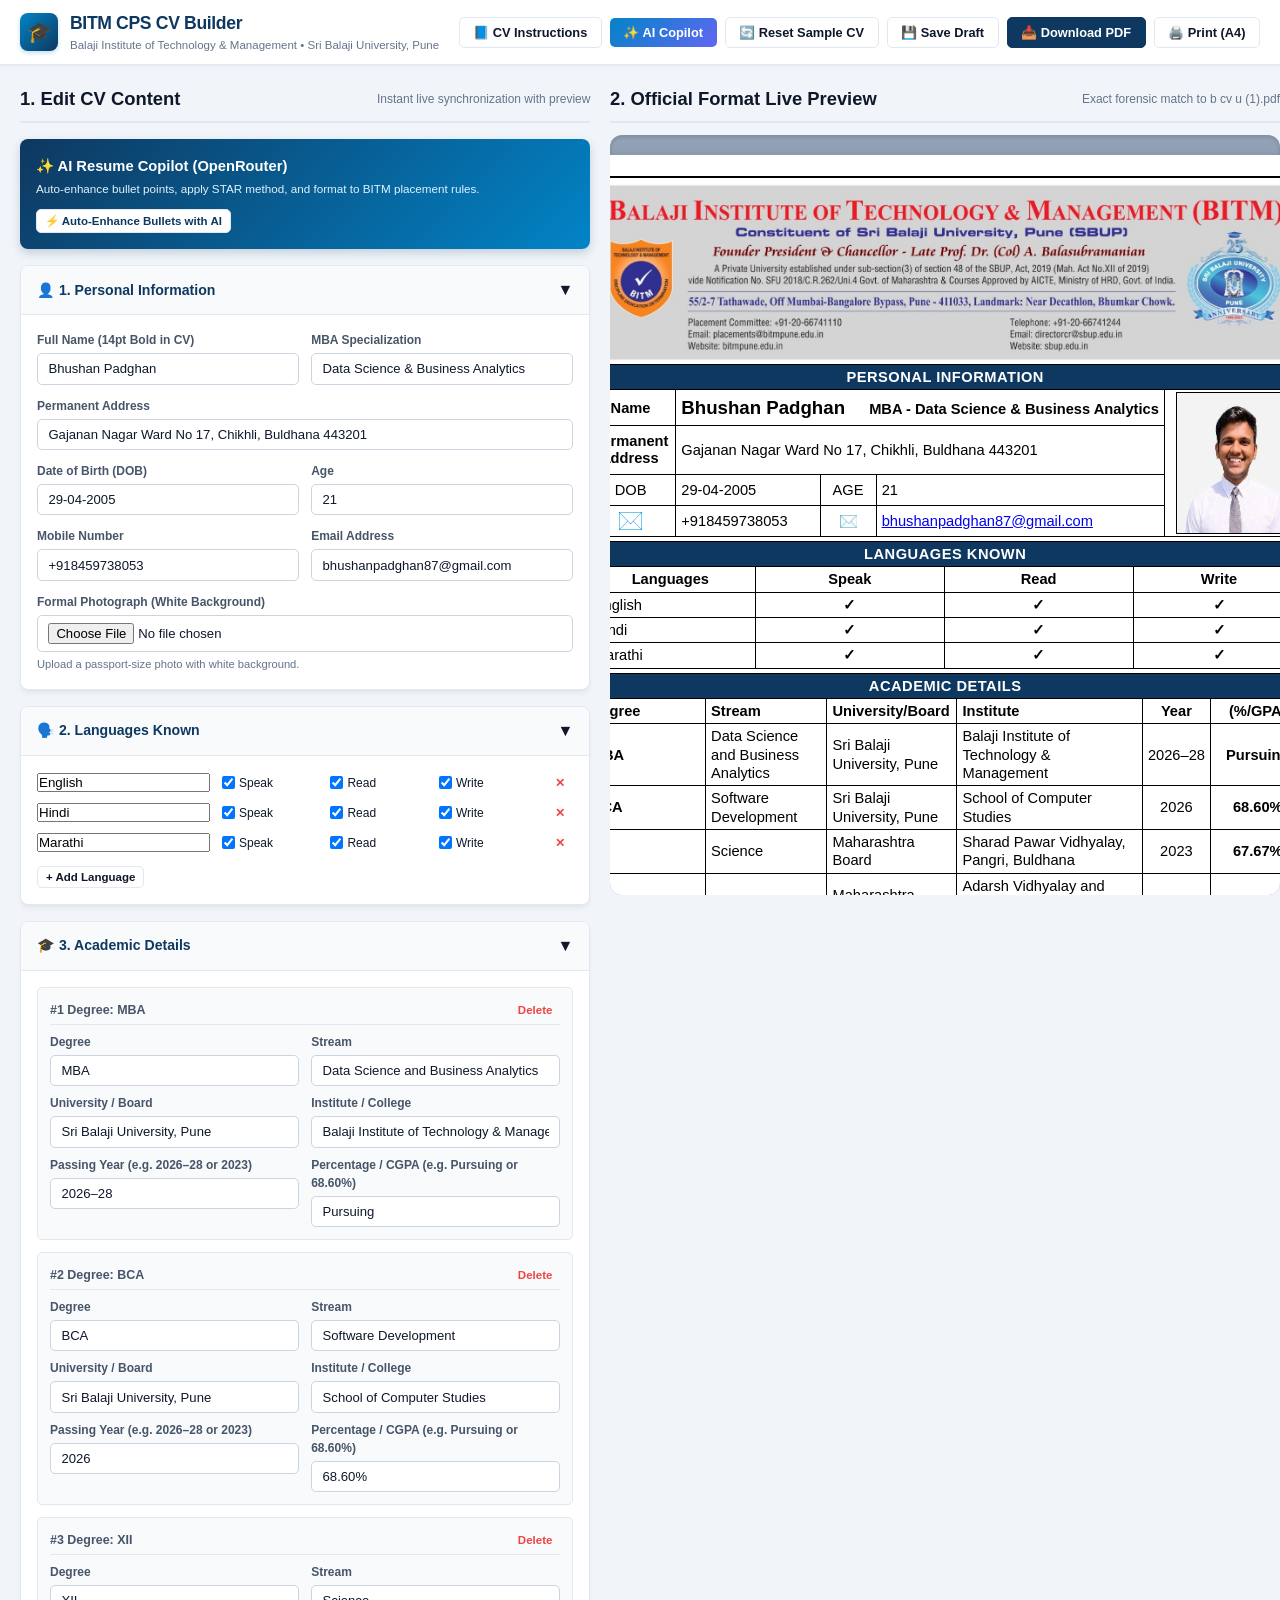
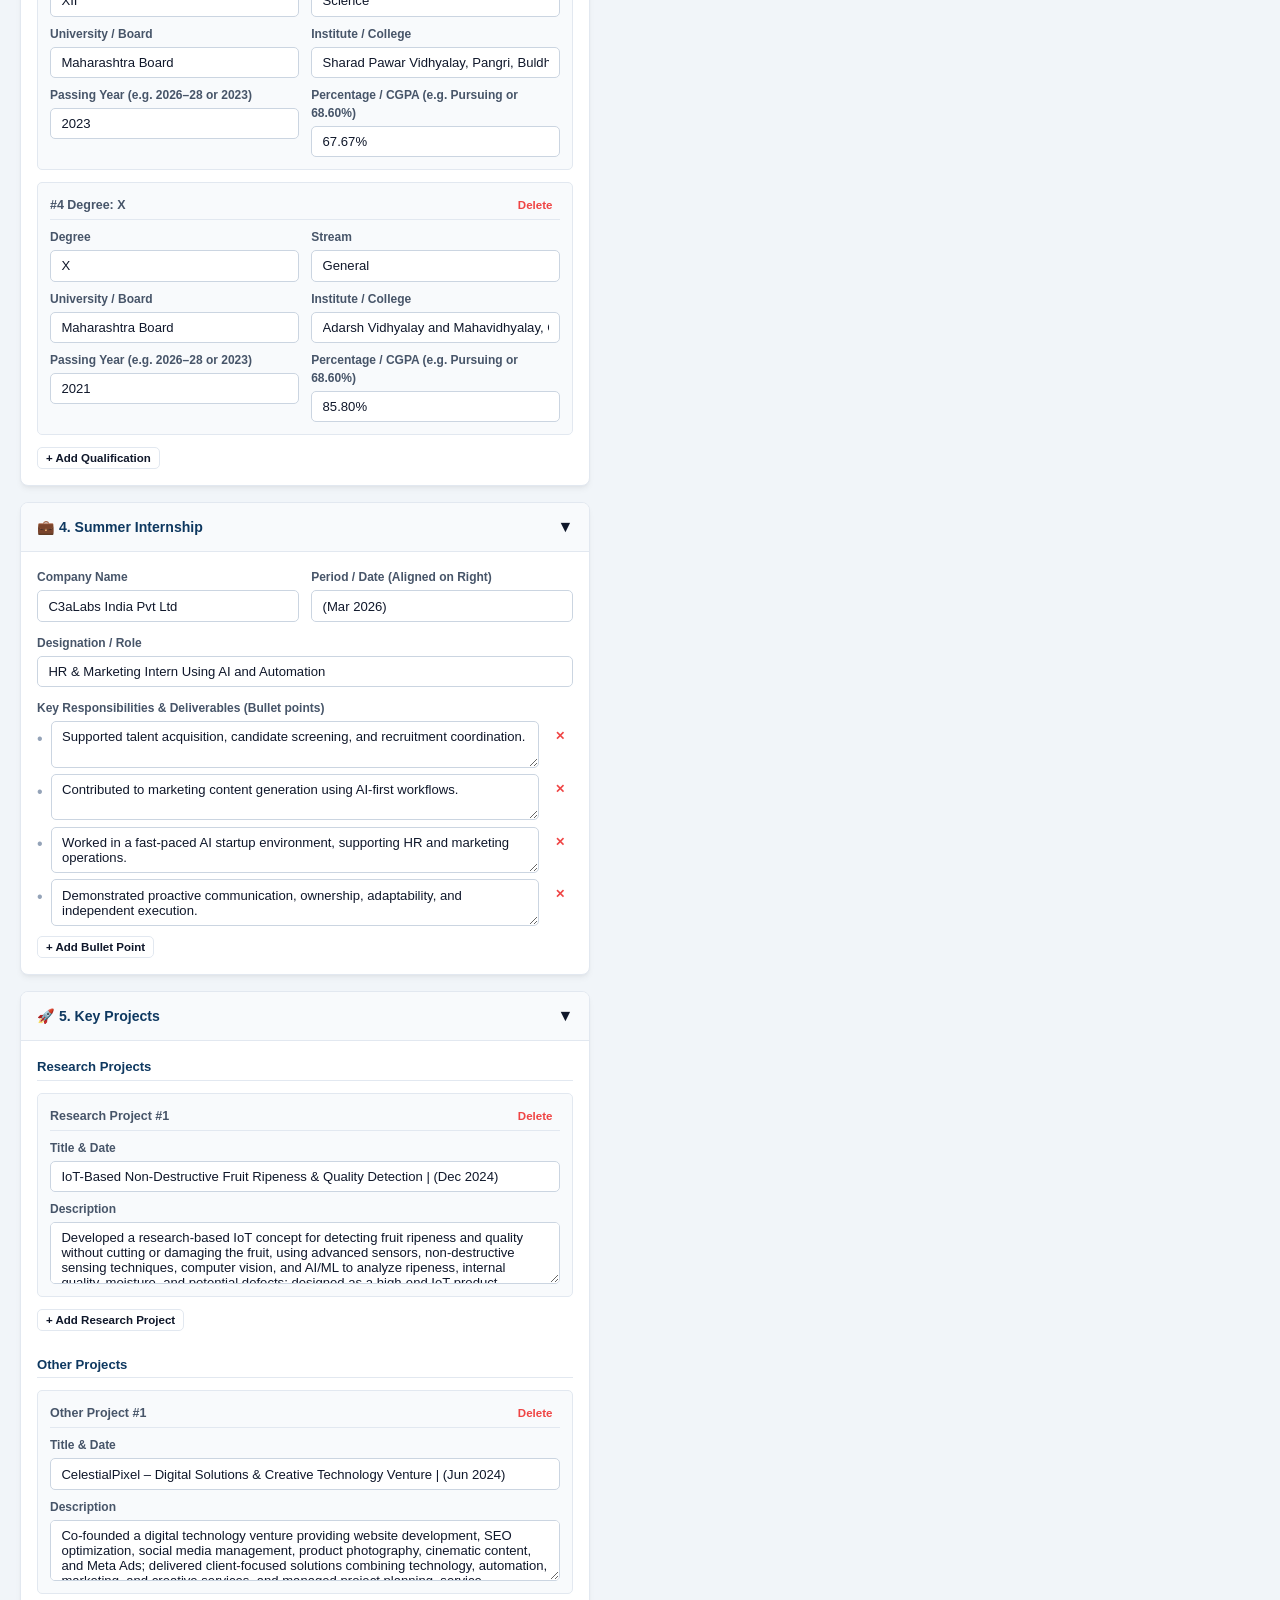
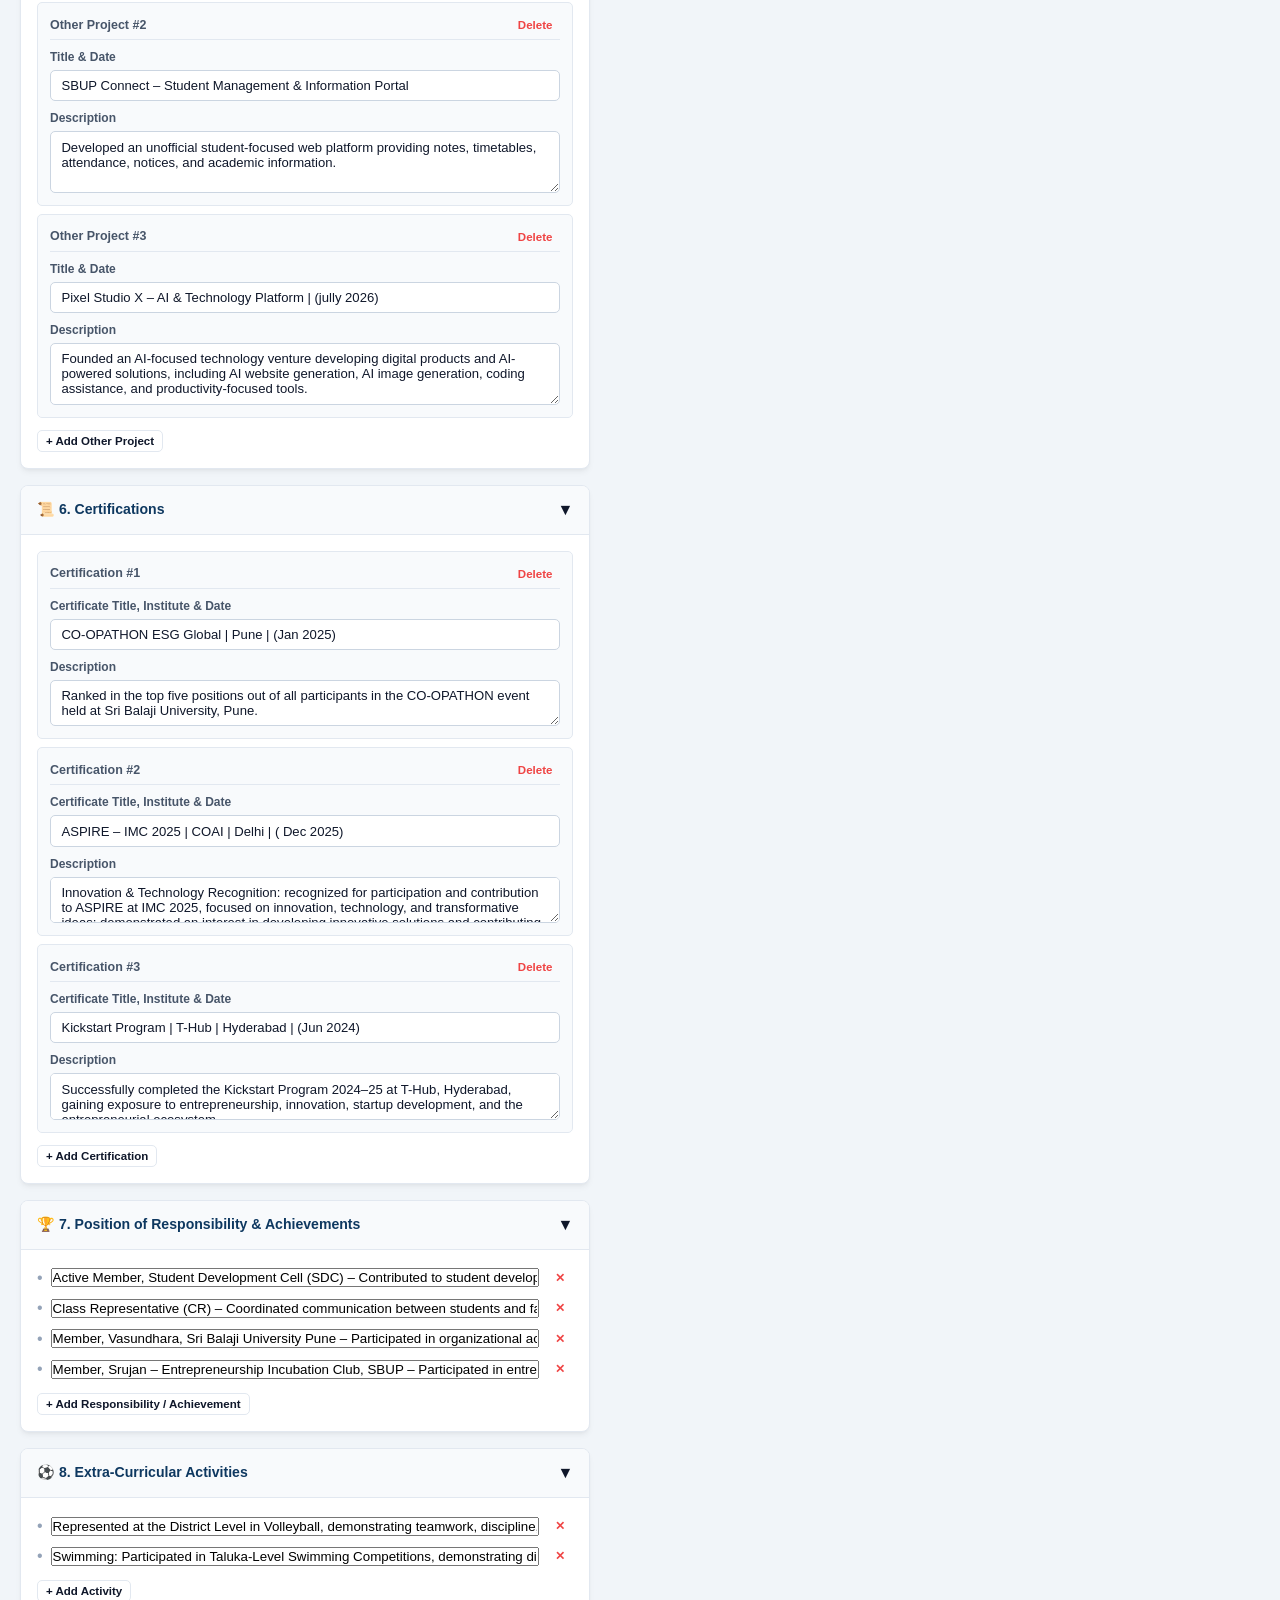
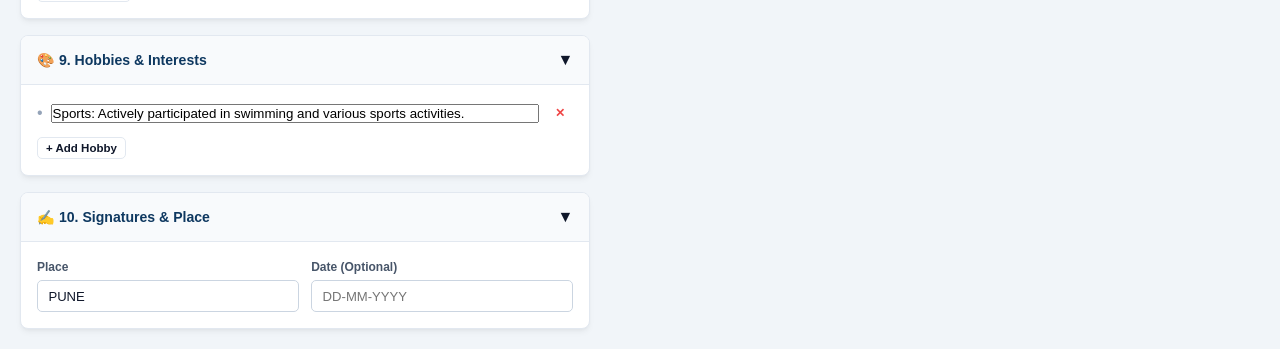
==== index.html @ fae7772a "Initial commit: BITM CPS CV Builder - Official MBA placement format with live preview, AI copilot, a" ====
<!DOCTYPE html>
<html lang="en">
<head>
  <meta charset="UTF-8">
  <meta name="viewport" content="width=device-width, initial-scale=1.0">
  <title>BITM CPS - Official MBA CV Builder</title>
  <link rel="stylesheet" href="style.css">
  <script src="html2pdf.bundle.min.js"></script>
</head>
<body>

  <!-- Top Navigation Header -->
  <header class="app-header">
    <div class="brand">
      <div class="brand-icon">🎓</div>
      <div>
        <div class="brand-title">BITM CPS CV Builder</div>
        <div class="brand-subtitle">Balaji Institute of Technology & Management • Sri Balaji University, Pune</div>
      </div>
    </div>

    <div class="header-actions">
      <button type="button" class="btn btn-secondary" id="btnInstructions">
        📘 CV Instructions
      </button>

      <button type="button" class="btn btn-ai" id="btnAiCopilot">
        ✨ AI Copilot
      </button>

      <button type="button" class="btn btn-secondary" id="btnResetSample">
        🔄 Reset Sample CV
      </button>

      <button type="button" class="btn btn-secondary" id="btnSaveDraft">
        💾 Save Draft
      </button>

      <!-- Direct PDF Download & Print Buttons -->
      <button type="button" class="btn btn-primary" id="btnDownloadPdf" style="background:#0e3860; border-color:#0e3860;">
        📥 Download PDF
      </button>

      <button type="button" class="btn btn-secondary" id="btnPrintPdf">
        🖨️ Print (A4)
      </button>
    </div>
  </header>

  <!-- Split Screen Workspace -->
  <main class="workspace">
    
    <!-- LEFT PANEL: Editor Input Form -->
    <section class="editor-panel">
      
      <div class="panel-header">
        <h2>1. Edit CV Content</h2>
        <span style="font-size: 0.75rem; color: #64748b;">Instant live synchronization with preview</span>
      </div>

      <!-- AI Copilot Quick Banner -->
      <div class="ai-copilot-card">
        <h3>✨ AI Resume Copilot (OpenRouter)</h3>
        <p>Auto-enhance bullet points, apply STAR method, and format to BITM placement rules.</p>
        <button type="button" class="btn btn-secondary btn-sm" id="btnAiQuickFill" style="background:#fff; color:#0e3860; font-weight:700;">
          ⚡ Auto-Enhance Bullets with AI
        </button>
      </div>

      <!-- Card 1: Personal Information -->
      <div class="form-card">
        <div class="card-header" onclick="toggleCard(this)">
          <div class="card-title">👤 1. Personal Information</div>
          <span>▼</span>
        </div>
        <div class="card-body">
          <div class="form-row">
            <div class="form-group">
              <label>Full Name (14pt Bold in CV)</label>
              <input type="text" id="inpName" value="Bhushan Padghan" placeholder="Student Name">
            </div>
            <div class="form-group">
              <label>MBA Specialization</label>
              <input type="text" id="inpSpec" value="Data Science & Business Analytics" placeholder="e.g. Data Science & Business Analytics">
            </div>
          </div>

          <div class="form-group">
            <label>Permanent Address</label>
            <input type="text" id="inpAddress" value="Gajanan Nagar Ward No 17, Chikhli, Buldhana 443201" placeholder="Address">
          </div>

          <div class="form-row">
            <div class="form-group">
              <label>Date of Birth (DOB)</label>
              <input type="text" id="inpDob" value="29-04-2005" placeholder="DD-MM-YYYY">
            </div>
            <div class="form-group">
              <label>Age</label>
              <input type="text" id="inpAge" value="21" placeholder="e.g. 21">
            </div>
          </div>

          <div class="form-row">
            <div class="form-group">
              <label>Mobile Number</label>
              <input type="text" id="inpPhone" value="+918459738053" placeholder="+91...">
            </div>
            <div class="form-group">
              <label>Email Address</label>
              <input type="email" id="inpEmail" value="bhushanpadghan87@gmail.com" placeholder="email@...">
            </div>
          </div>

          <div class="form-group">
            <label>Formal Photograph (White Background)</label>
            <input type="file" id="inpPhoto" accept="image/*">
            <span style="font-size: 0.7rem; color: #64748b;">Upload a passport-size photo with white background.</span>
          </div>
        </div>
      </div>

      <!-- Card 2: Languages Known -->
      <div class="form-card">
        <div class="card-header" onclick="toggleCard(this)">
          <div class="card-title">🗣️ 2. Languages Known</div>
          <span>▼</span>
        </div>
        <div class="card-body">
          <div id="languagesContainer" style="display: flex; flex-direction: column; gap: 0.5rem;">
            <!-- Generated via JS -->
          </div>
          <button type="button" class="btn btn-secondary btn-sm" id="btnAddLanguage" style="align-self: flex-start;">
            + Add Language
          </button>
        </div>
      </div>

      <!-- Card 3: Academic Details -->
      <div class="form-card">
        <div class="card-header" onclick="toggleCard(this)">
          <div class="card-title">🎓 3. Academic Details</div>
          <span>▼</span>
        </div>
        <div class="card-body">
          <div id="academicsContainer" style="display: flex; flex-direction: column; gap: 0.75rem;">
            <!-- Generated via JS -->
          </div>
          <button type="button" class="btn btn-secondary btn-sm" id="btnAddAcademic" style="align-self: flex-start;">
            + Add Qualification
          </button>
        </div>
      </div>

      <!-- Card 4: Summer Internship -->
      <div class="form-card">
        <div class="card-header" onclick="toggleCard(this)">
          <div class="card-title">💼 4. Summer Internship</div>
          <span>▼</span>
        </div>
        <div class="card-body">
          <div class="form-row">
            <div class="form-group">
              <label>Company Name</label>
              <input type="text" id="inpInternCompany" value="C3aLabs India Pvt Ltd" placeholder="Company Name">
            </div>
            <div class="form-group">
              <label>Period / Date (Aligned on Right)</label>
              <input type="text" id="inpInternPeriod" value="(Mar 2026)" placeholder="(e.g. Mar 2026)">
            </div>
          </div>

          <div class="form-group">
            <label>Designation / Role</label>
            <input type="text" id="inpInternRole" value="HR & Marketing Intern Using AI and Automation" placeholder="Internship Role">
          </div>

          <div class="form-group">
            <label>Key Responsibilities & Deliverables (Bullet points)</label>
            <div id="internBulletsContainer" style="display: flex; flex-direction: column; gap: 0.4rem;">
              <!-- Generated via JS -->
            </div>
            <button type="button" class="btn btn-secondary btn-sm" id="btnAddInternBullet" style="align-self: flex-start; margin-top: 0.4rem;">
              + Add Bullet Point
            </button>
          </div>
        </div>
      </div>

      <!-- Card 5: Key Projects -->
      <div class="form-card">
        <div class="card-header" onclick="toggleCard(this)">
          <div class="card-title">🚀 5. Key Projects</div>
          <span>▼</span>
        </div>
        <div class="card-body">
          <h4 style="font-size: 0.82rem; color: #0e3860; border-bottom: 1px solid #e2e8f0; padding-bottom: 3px;">
            Research Projects
          </h4>
          <div id="researchProjectsContainer" style="display: flex; flex-direction: column; gap: 0.5rem;">
            <!-- Generated via JS -->
          </div>
          <button type="button" class="btn btn-secondary btn-sm" id="btnAddResearchProj" style="align-self: flex-start;">
            + Add Research Project
          </button>

          <h4 style="font-size: 0.82rem; color: #0e3860; border-bottom: 1px solid #e2e8f0; padding-bottom: 3px; margin-top: 0.75rem;">
            Other Projects
          </h4>
          <div id="otherProjectsContainer" style="display: flex; flex-direction: column; gap: 0.5rem;">
            <!-- Generated via JS -->
          </div>
          <button type="button" class="btn btn-secondary btn-sm" id="btnAddOtherProj" style="align-self: flex-start;">
            + Add Other Project
          </button>
        </div>
      </div>

      <!-- Card 6: Certifications -->
      <div class="form-card">
        <div class="card-header" onclick="toggleCard(this)">
          <div class="card-title">📜 6. Certifications</div>
          <span>▼</span>
        </div>
        <div class="card-body">
          <div id="certificationsContainer" style="display: flex; flex-direction: column; gap: 0.5rem;">
            <!-- Generated via JS -->
          </div>
          <button type="button" class="btn btn-secondary btn-sm" id="btnAddCert" style="align-self: flex-start;">
            + Add Certification
          </button>
        </div>
      </div>

      <!-- Card 7: Positions of Responsibility & Achievements -->
      <div class="form-card">
        <div class="card-header" onclick="toggleCard(this)">
          <div class="card-title">🏆 7. Position of Responsibility & Achievements</div>
          <span>▼</span>
        </div>
        <div class="card-body">
          <div id="responsibilitiesContainer" style="display: flex; flex-direction: column; gap: 0.4rem;">
            <!-- Generated via JS -->
          </div>
          <button type="button" class="btn btn-secondary btn-sm" id="btnAddResp" style="align-self: flex-start;">
            + Add Responsibility / Achievement
          </button>
        </div>
      </div>

      <!-- Card 8: Extra-Curricular Activities -->
      <div class="form-card">
        <div class="card-header" onclick="toggleCard(this)">
          <div class="card-title">⚽ 8. Extra-Curricular Activities</div>
          <span>▼</span>
        </div>
        <div class="card-body">
          <div id="extraCurricularContainer" style="display: flex; flex-direction: column; gap: 0.4rem;">
            <!-- Generated via JS -->
          </div>
          <button type="button" class="btn btn-secondary btn-sm" id="btnAddExtra" style="align-self: flex-start;">
            + Add Activity
          </button>
        </div>
      </div>

      <!-- Card 9: Hobbies & Interests -->
      <div class="form-card">
        <div class="card-header" onclick="toggleCard(this)">
          <div class="card-title">🎨 9. Hobbies & Interests</div>
          <span>▼</span>
        </div>
        <div class="card-body">
          <div id="hobbiesContainer" style="display: flex; flex-direction: column; gap: 0.4rem;">
            <!-- Generated via JS -->
          </div>
          <button type="button" class="btn btn-secondary btn-sm" id="btnAddHobby" style="align-self: flex-start;">
            + Add Hobby
          </button>
        </div>
      </div>

      <!-- Card 10: Signatures & Verification -->
      <div class="form-card">
        <div class="card-header" onclick="toggleCard(this)">
          <div class="card-title">✍️ 10. Signatures & Place</div>
          <span>▼</span>
        </div>
        <div class="card-body">
          <div class="form-row">
            <div class="form-group">
              <label>Place</label>
              <input type="text" id="inpPlace" value="PUNE" placeholder="PUNE">
            </div>
            <div class="form-group">
              <label>Date (Optional)</label>
              <input type="text" id="inpDate" placeholder="DD-MM-YYYY">
            </div>
          </div>
        </div>
      </div>

    </section>

    <!-- RIGHT PANEL: Live Preview Panel -->
    <section class="preview-panel">
      
      <div class="panel-header">
        <h2>2. Official Format Live Preview</h2>
        <span style="font-size: 0.75rem; color: #64748b;">Exact forensic match to b cv u (1).pdf</span>
      </div>

      <div class="preview-container" id="cvExportContainer">
        
        <!-- ==========================================
             PAGE 1 (Official BITM CV Paper)
             ========================================== -->
        <div class="cv-page" id="cvPage1">
          <div class="cv-page-frame">
            
            <!-- Official BITM Header Letterhead Image -->
            <img src="bitm_header.jpg" class="cv-header-img" alt="Balaji Institute of Technology & Management">

            <!-- 1. PERSONAL INFORMATION (Exact 5-Col Grid from Word XML) -->
            <table class="cv-table">
              <tr>
                <th colspan="5" class="banner-cell">PERSONAL INFORMATION</th>
              </tr>
              <tr>
                <td class="font-bold text-center" style="width: 12.57%;">Name</td>
                <td colspan="3" style="width: 67.95%;">
                  <span class="font-bold text-14pt" id="prevName">Bhushan Padghan</span>
                  <span class="font-bold" style="margin-left: 20px;">MBA - <span id="prevSpec">Data Science & Business Analytics</span></span>
                </td>
                <td rowspan="4" class="cell-photo" style="width: 19.48%;">
                  <div class="photo-frame" id="prevPhotoSlot">
                    <img src="sample_photo.jpg" alt="Student Photo">
                  </div>
                </td>
              </tr>
              <tr>
                <td class="font-bold text-center" style="line-height: 1.15;">Permanent<br>address</td>
                <td colspan="3" id="prevAddress">Gajanan Nagar Ward No 17, Chikhli, Buldhana 443201</td>
              </tr>
              <tr>
                <td class="text-center">DOB</td>
                <td style="width: 20.04%;" id="prevDob">29-04-2005</td>
                <td class="text-center" style="width: 7.80%;">AGE</td>
                <td style="width: 40.11%;" id="prevAge">21</td>
              </tr>
              <tr>
                <td class="text-center">
                  <img src="icon_phone.png" alt="Phone" style="height: 18px; vertical-align: middle;">
                </td>
                <td id="prevPhone">+918459738053</td>
                <td class="text-center">
                  <img src="icon_email.jpg" alt="Email" style="height: 13px; vertical-align: middle;">
                </td>
                <td>
                  <a href="mailto:bhushanpadghan87@gmail.com" id="prevEmail" style="color: #0000ee; text-decoration: underline;">bhushanpadghan87@gmail.com</a>
                </td>
              </tr>
            </table>

            <!-- 2. LANGUAGES KNOWN -->
            <table class="cv-table">
              <tr>
                <th colspan="4" class="banner-cell">LANGUAGES KNOWN</th>
              </tr>
              <tr>
                <th class="col-head" style="width: 23.63%; text-align: center;">Languages</th>
                <th class="col-head" style="width: 26.23%; text-align: center;">Speak</th>
                <th class="col-head" style="width: 26.23%; text-align: center;">Read</th>
                <th class="col-head" style="width: 23.90%; text-align: center;">Write</th>
              </tr>
              <tbody id="prevLanguagesTbody">
                <!-- Rendered via JS -->
              </tbody>
            </table>

            <!-- 3. ACADEMIC DETAILS -->
            <table class="cv-table">
              <tr>
                <th colspan="6" class="banner-cell">ACADEMIC DETAILS</th>
              </tr>
              <tr>
                <th class="col-head font-bold" style="width: 16.79%; text-align: left; padding-left: 5px;">Degree</th>
                <th class="col-head font-bold" style="width: 16.90%; text-align: left; padding-left: 5px;">Stream</th>
                <th class="col-head font-bold" style="width: 18.06%; text-align: left; padding-left: 5px;">University/Board</th>
                <th class="col-head font-bold" style="width: 25.86%; text-align: left; padding-left: 5px;">Institute</th>
                <th class="col-head font-bold" style="width: 9.21%; text-align: center; white-space: nowrap;">Year</th>
                <th class="col-head font-bold" style="width: 13.17%; text-align: center; white-space: nowrap;">(%/GPA)</th>
              </tr>
              <tbody id="prevAcademicsTbody">
                <!-- Rendered via JS -->
              </tbody>
            </table>

            <div class="cv-certify-text">
              I certify that the marks mentioned in above table have been verified as correct.
            </div>
            <div class="cv-director-row">
              <span>DATE: <span id="prevDirectorDate"></span></span>
              <span>DIRECTOR</span>
            </div>

            <!-- 4. SUMMER INTERNSHIP -->
            <table class="cv-table">
              <tr>
                <th class="banner-cell text-left">SUMMER INTERNSHIP:</th>
              </tr>
              <tr>
                <td style="padding: 5px 8px;">
                  <div style="font-weight: bold; margin-bottom: 2px;">
                    <span id="prevInternCompany">C3aLabs India Pvt Ltd</span>
                    <span id="prevInternPeriod" style="margin-left: 4px;">| (Mar 2026)</span>
                  </div>
                  <div style="margin-bottom: 3px;" id="prevInternRole">
                    HR & Marketing Intern Using AI and Automation
                  </div>
                  <ul class="cv-bullets" id="prevInternBullets">
                    <!-- Rendered via JS -->
                  </ul>
                </td>
              </tr>
            </table>

          </div>
        </div>

        <!-- Visual Page Separator -->
        <div class="page-separator no-print" style="color: #475569; font-size: 0.75rem; font-weight: 600; text-align: center;">
          ▼ Page 2 of Official CV Format ▼
        </div>

        <!-- ==========================================
             PAGE 2 (Official BITM CV Paper)
             ========================================== -->
        <div class="cv-page" id="cvPage2">
          <div class="cv-page-frame">

            <!-- 5. KEY PROJECTS -->
            <table class="cv-table">
              <tr>
                <th class="banner-cell">KEY PROJECTS</th>
              </tr>
              <tr>
                <td style="padding: 5px 8px; border-bottom: 1px solid #000;">
                  <div style="font-weight: bold; text-decoration: underline; margin-bottom: 3px;">Research Projects</div>
                  <div id="prevResearchProjects">
                    <!-- Rendered via JS -->
                  </div>
                </td>
              </tr>
              <tr>
                <td style="padding: 5px 8px;">
                  <div style="font-weight: bold; text-decoration: underline; margin-bottom: 3px;">Other Projects</div>
                  <div id="prevOtherProjects">
                    <!-- Rendered via JS -->
                  </div>
                </td>
              </tr>
            </table>

            <!-- 6. CERTIFICATIONS -->
            <table class="cv-table">
              <tr>
                <th class="banner-cell">CERTIFICATIONS</th>
              </tr>
              <tr>
                <td style="padding: 5px 8px;">
                  <div id="prevCertifications">
                    <!-- Rendered via JS -->
                  </div>
                </td>
              </tr>
            </table>

            <!-- 7. POSITION OF RESPONSIBILITY & ACHIVEMENTS -->
            <table class="cv-table">
              <tr>
                <th class="banner-cell">POSITION OF RESPONSIBILITY & ACHIVEMENTS</th>
              </tr>
              <tr>
                <td style="padding: 5px 8px;">
                  <ul class="cv-bullets" id="prevResponsibilities">
                    <!-- Rendered via JS -->
                  </ul>
                </td>
              </tr>
            </table>

            <!-- 8. EXTRA-CURRICULAR ACTIVITIES -->
            <table class="cv-table">
              <tr>
                <th class="banner-cell">EXTRA-CURRICULAR ACTIVITIES</th>
              </tr>
              <tr>
                <td style="padding: 5px 8px;">
                  <ul class="cv-bullets" id="prevExtraCurricular">
                    <!-- Rendered via JS -->
                  </ul>
                </td>
              </tr>
            </table>

            <!-- 9. HOBBIES & INTERESTS -->
            <table class="cv-table">
              <tr>
                <th class="banner-cell">HOBBIES & INTERESTS</th>
              </tr>
              <tr>
                <td style="padding: 5px 8px;">
                  <ul class="cv-bullets" id="prevHobbies">
                    <!-- Rendered via JS -->
                  </ul>
                </td>
              </tr>
            </table>

            <!-- 10. SIGNATURE FOOTER -->
            <div class="cv-signatures">
              <div class="cv-sig-row">
                <span>DATE: <span id="prevFooterDate"></span></span>
                <span>SIGNATURE OF STUDENT</span>
              </div>

              <div class="cv-countersigned">
                COUNTERSIGNED
              </div>

              <div class="cv-sig-row" style="margin-bottom: 0;">
                <span>PLACE:<span id="prevPlace">PUNE</span></span>
                <span>STAMP & SIGNATURE OF DIRECTOR</span>
              </div>
            </div>

          </div>
        </div>

      </div>

    </section>

  </main>

  <!-- MODAL: Official CV Formatting Instructions -->
  <div class="modal-overlay" id="instructionsModal">
    <div class="modal-content">
      <div class="modal-header">
        <h3>📘 Official CV Formatting Instructions</h3>
        <button type="button" class="btn btn-secondary btn-sm" onclick="closeModal('instructionsModal')">✕</button>
      </div>
      <div class="modal-body">
        <p style="font-weight: 700; color: #0e3860; margin-bottom: 0.75rem;">
          Balaji Institute of Telecom & Management (BITM) • Career Planning & Placement Cell Guidelines
        </p>
        <ol>
          <li><strong>Name:</strong> 14 pt, bold, and properly aligned as per the given format.</li>
          <li><strong>Font:</strong> Use Arial throughout the CV.</li>
          <li><strong>Font Size:</strong> Keep the overall CV content at 11 pt.</li>
          <li><strong>Headings:</strong> Only the headings should be bold. Keep the details/content in normal font.</li>
          <li><strong>Alignment:</strong> Follow the alignment given in the CV format. Keep tick marks (✓) and other elements properly center-aligned wherever required.</li>
          <li><strong>Margins:</strong> Keep a little space on all four sides of the page.</li>
          <li><strong>Spacing:</strong> Maintain proper and consistent spacing between sections. Keep equal space after every section and avoid unnecessary blank spaces.</li>
          <li><strong>Specialisation:</strong> Write your specialisation as per the given format. If it doesn’t fit, use a short form. Tech students should use the required short form.</li>
          <li><strong>Internship/Certification Dates:</strong> Mention the internship and certification dates on the right side, aligned consistently throughout the CV.</li>
          <li><strong>Passing Year:</strong> Mention only the passing year. Example: 2023 ✅ | 2022–23 ❌. For MBA, mention 2026–28 in the Passing Year column and write “Pursuing” in the Percentage/CGPA column.</li>
          <li><strong>Marks:</strong> If you are adding marks, mention them only in Percentage or CGPA. Do not use any other format.</li>
          <li><strong>Photo:</strong> Use a formal photograph with a white background.</li>
          <li><strong>Content:</strong> Fill in your correct and updated details. Do not change the order or add unnecessary information.</li>
          <li><strong>Formatting:</strong> Do not change the overall structure, headings, or layout of the given CV format.</li>
          <li><strong>Final Check:</strong> Check spelling, contact details, font size, bold headings, alignment, spacing, dates, marks, photo, and overall appearance before submitting.</li>
        </ol>
      </div>
      <div class="modal-footer">
        <button type="button" class="btn btn-primary" onclick="closeModal('instructionsModal')">
          Understood, Close
        </button>
      </div>
    </div>
  </div>

  <!-- MODAL: AI Copilot -->
  <div class="modal-overlay" id="aiModal">
    <div class="modal-content">
      <div class="modal-header">
        <h3>✨ OpenRouter AI CV Assistant</h3>
        <button type="button" class="btn btn-secondary btn-sm" onclick="closeModal('aiModal')">✕</button>
      </div>
      <div class="modal-body">
        <p style="font-size: 0.8rem; color: #475569; margin-bottom: 1rem;">
          Using OpenRouter AI (<code>openai/gpt-4o-mini</code>) to enhance your CV content according to BITM MBA standards.
        </p>

        <div class="form-group" style="margin-bottom: 1rem;">
          <label>Select AI Action</label>
          <select id="selAiAction">
            <option value="enhance_internship">Polish Internship Bullet Points (Action Verbs & Impact)</option>
            <option value="enhance_projects">Enhance Research & Other Projects (STAR Method)</option>
            <option value="enhance_achievements">Refine Responsibilities & Achievements</option>
            <option value="full_audit">Check BITM Formatting Compliance</option>
          </select>
        </div>

        <div class="form-group">
          <label>Optional Context / Notes (e.g. key tools, results)</label>
          <textarea id="txtAiContext" rows="3" placeholder="e.g. Worked with Python and Power BI, improved conversion by 15%..."></textarea>
        </div>

        <div id="aiStatusArea" style="margin-top: 1rem; font-size: 0.8rem; display: none;"></div>
      </div>
      <div class="modal-footer">
        <button type="button" class="btn btn-secondary" onclick="closeModal('aiModal')">Cancel</button>
        <button type="button" class="btn btn-ai" id="btnExecuteAi">Execute AI Action</button>
      </div>
    </div>
  </div>

  <script src="app.js"></script>
</body>
</html>
---- style.css ----
/* ==========================================================================
   BITM CPS CV Builder - Stylesheet
   Academic & Placement Theme (Sky Blue, Light Blue, White, Dark Navy)
   Exact forensic replica of b cv u (1).pdf & CV format-Freshers (5).docx
   ========================================================================== */

:root {
  --primary: #0284c7;
  --primary-hover: #0369a1;
  --primary-light: #e0f2fe;
  --primary-ultra-light: #f0f9ff;
  --navy: #0f172a;
  --navy-light: #1e293b;
  --text-muted: #64748b;
  --border: #e2e8f0;
  --bg-app: #f1f5f9;
  --card-bg: #ffffff;
  --success: #10b981;
  --radius-lg: 12px;
  --radius-md: 8px;
  --radius-sm: 5px;
  --shadow: 0 4px 6px -1px rgba(0, 0, 0, 0.05), 0 2px 4px -2px rgba(0, 0, 0, 0.05);
}

* {
  box-sizing: border-box;
  margin: 0;
  padding: 0;
}

body {
  font-family: -apple-system, BlinkMacSystemFont, "Segoe UI", Roboto, Helvetica, Arial, sans-serif;
  background-color: var(--bg-app);
  color: var(--navy);
  line-height: 1.5;
  -webkit-font-smoothing: antialiased;
}

/* Header */
.app-header {
  position: sticky;
  top: 0;
  z-index: 50;
  background-color: rgba(255, 255, 255, 0.98);
  backdrop-filter: blur(8px);
  border-bottom: 1px solid var(--border);
  padding: 0.65rem 1.25rem;
  display: flex;
  align-items: center;
  justify-content: space-between;
  flex-wrap: wrap;
  gap: 0.75rem;
  box-shadow: 0 1px 3px rgba(0,0,0,0.05);
}

.brand {
  display: flex;
  align-items: center;
  gap: 0.75rem;
}

.brand-icon {
  width: 38px;
  height: 38px;
  background: linear-gradient(135deg, #0284c7, #0e3860);
  color: #fff;
  border-radius: var(--radius-md);
  display: flex;
  align-items: center;
  justify-content: center;
  font-size: 1.25rem;
  font-weight: bold;
  box-shadow: 0 2px 4px rgba(2, 132, 199, 0.25);
}

.brand-title {
  font-size: 1.1rem;
  font-weight: 700;
  color: #0e3860;
  letter-spacing: -0.02em;
}

.brand-subtitle {
  font-size: 0.72rem;
  color: var(--text-muted);
  font-weight: 500;
}

.header-actions {
  display: flex;
  align-items: center;
  gap: 0.5rem;
  flex-wrap: wrap;
}

/* Buttons */
.btn {
  display: inline-flex;
  align-items: center;
  gap: 0.35rem;
  font-size: 0.8rem;
  font-weight: 600;
  padding: 0.45rem 0.85rem;
  border-radius: var(--radius-sm);
  border: 1px solid transparent;
  cursor: pointer;
  transition: all 0.15s ease-in-out;
  text-decoration: none;
}

.btn-primary {
  background-color: var(--primary);
  color: #fff;
  border-color: var(--primary);
}
.btn-primary:hover {
  background-color: var(--primary-hover);
}

.btn-secondary {
  background-color: #fff;
  color: var(--navy);
  border-color: var(--border);
}
.btn-secondary:hover {
  background-color: #f1f5f9;
}

.btn-ai {
  background: linear-gradient(135deg, #0284c7, #6366f1);
  color: #fff;
  border: none;
}
.btn-ai:hover {
  opacity: 0.95;
  transform: translateY(-1px);
}

.btn-sm {
  padding: 0.25rem 0.5rem;
  font-size: 0.72rem;
}

.btn-danger {
  color: #ef4444;
  background: transparent;
  border: none;
  cursor: pointer;
}
.btn-danger:hover {
  background-color: #fee2e2;
  border-radius: 4px;
}

/* Split Workspace */
.workspace {
  display: grid;
  grid-template-columns: 46% 54%;
  gap: 1.25rem;
  padding: 1.25rem;
  max-width: 1700px;
  margin: 0 auto;
  min-height: calc(100vh - 65px);
}

@media (max-width: 1100px) {
  .workspace {
    grid-template-columns: 1fr;
  }
}

/* Left side: Editor Panel */
.editor-panel {
  display: flex;
  flex-direction: column;
  gap: 1rem;
}

.panel-header {
  display: flex;
  align-items: center;
  justify-content: space-between;
  border-bottom: 2px solid var(--border);
  padding-bottom: 0.5rem;
}

.panel-header h2 {
  font-size: 1.15rem;
  font-weight: 700;
  color: var(--navy);
}

/* Accordion Form Cards */
.form-card {
  background-color: var(--card-bg);
  border-radius: var(--radius-md);
  border: 1px solid var(--border);
  box-shadow: var(--shadow);
  overflow: hidden;
  transition: border-color 0.15s;
}

.form-card:hover {
  border-color: #cbd5e1;
}

.card-header {
  padding: 0.75rem 1rem;
  background-color: #f8fafc;
  border-bottom: 1px solid var(--border);
  display: flex;
  align-items: center;
  justify-content: space-between;
  cursor: pointer;
  user-select: none;
}

.card-header:hover {
  background-color: #f1f5f9;
}

.card-title {
  font-size: 0.88rem;
  font-weight: 700;
  color: #0e3860;
  display: flex;
  align-items: center;
  gap: 0.4rem;
}

.card-body {
  padding: 1rem;
  display: flex;
  flex-direction: column;
  gap: 0.75rem;
}

.form-row {
  display: grid;
  grid-template-columns: 1fr 1fr;
  gap: 0.75rem;
}

.form-group {
  display: flex;
  flex-direction: column;
  gap: 0.25rem;
}

.form-group label {
  font-size: 0.75rem;
  font-weight: 600;
  color: #475569;
}

.form-group input,
.form-group textarea,
.form-group select {
  font-family: inherit;
  font-size: 0.82rem;
  padding: 0.45rem 0.65rem;
  border-radius: var(--radius-sm);
  border: 1px solid #cbd5e1;
  background-color: #fff;
  color: var(--navy);
  outline: none;
  transition: border-color 0.15s, box-shadow 0.15s;
}

.form-group input:focus,
.form-group textarea:focus,
.form-group select:focus {
  border-color: var(--primary);
  box-shadow: 0 0 0 2px var(--primary-light);
}

.dynamic-item {
  background-color: #f8fafc;
  border: 1px solid var(--border);
  border-radius: var(--radius-sm);
  padding: 0.75rem;
  display: flex;
  flex-direction: column;
  gap: 0.5rem;
  position: relative;
}

.dynamic-item-header {
  display: flex;
  align-items: center;
  justify-content: space-between;
  font-size: 0.78rem;
  font-weight: 700;
  color: #475569;
  border-bottom: 1px solid #e2e8f0;
  padding-bottom: 0.25rem;
}

/* Right side: Live Preview Panel */
.preview-panel {
  display: flex;
  flex-direction: column;
  gap: 0.75rem;
  position: sticky;
  top: 75px;
  max-height: calc(100vh - 90px);
}

.preview-container {
  flex: 1;
  overflow-y: auto;
  overflow-x: auto;
  background-color: #94a3b8;
  padding: 1.25rem;
  border-radius: var(--radius-lg);
  box-shadow: inset 0 2px 4px rgba(0, 0, 0, 0.15);
  display: flex;
  flex-direction: column;
  align-items: center;
  gap: 1.5rem;
}

/* ==========================================================================
   CV PAPER PREVIEW (EXACT A4 210mm x 297mm DIMENSIONS)
   Strict Arial font throughout, 11pt body, 14pt Name, Dark Navy #0e3860 Banners
   Microsoft Word PageBorder: 2.25pt solid black box with 24pt margin
   ========================================================================== */

.cv-page {
  background: #ffffff;
  color: #000000;
  width: 210mm;
  height: 297mm;
  min-height: 297mm;
  max-height: 297mm;
  padding: 5.5mm 7mm;
  box-shadow: 0 10px 25px rgba(0, 0, 0, 0.25);
  font-family: Arial, Helvetica, sans-serif !important;
  font-size: 11pt;
  line-height: 1.25;
  position: relative;
  box-sizing: border-box;
  overflow: hidden;
  -webkit-print-color-adjust: exact !important;
  print-color-adjust: exact !important;
}

/* Page Outer Frame (Exact match to Word pgBorders) */
.cv-page-frame {
  border: 2px solid #000000;
  padding: 6px 8px;
  height: 100%;
  box-sizing: border-box;
  display: flex;
  flex-direction: column;
}

/* Official College Letterhead Image */
.cv-header-img {
  width: 100%;
  height: auto;
  display: block;
  margin-bottom: 3px;
}

/* Master Table Styles */
.cv-table {
  width: 100%;
  border-collapse: collapse;
  border: 1px solid #000000;
  margin-bottom: 4px;
  font-family: Arial, sans-serif;
  font-size: 11pt;
  color: #000000;
}

.cv-table td {
  border: 1px solid #000000;
  padding: 3px 5px;
  vertical-align: middle;
  font-size: 11pt;
  color: #000000;
}

.cv-table th {
  border: 1px solid #000000;
  font-size: 11pt;
  color: #000000;
}

/* Deep Navy Blue Section Banners (Exact #0e3860) */
.banner-cell {
  background-color: #0e3860 !important;
  color: #ffffff !important;
  font-family: Arial, sans-serif;
  font-weight: bold;
  font-size: 11pt !important;
  text-align: center;
  padding: 3px 6px !important;
  letter-spacing: 0.5px;
  -webkit-print-color-adjust: exact !important;
  print-color-adjust: exact !important;
}

.banner-cell.text-left {
  text-align: left;
  padding-left: 8px !important;
}

.col-head {
  background-color: #ffffff;
  font-weight: bold;
  padding: 3px 4px;
  font-size: 11pt;
}

/* Text helpers */
.text-center {
  text-align: center;
}

.text-left {
  text-align: left;
}

.font-bold {
  font-weight: bold;
}

.text-14pt {
  font-size: 14pt;
}

.text-11pt {
  font-size: 11pt;
}

/* Photo Box Inside Table 0 */
.cell-photo {
  padding: 2px !important;
  text-align: center;
  vertical-align: middle;
}

.photo-frame {
  width: 118px;
  height: 142px;
  border: 1px solid #000000;
  background-color: #ffffff;
  margin: 0 auto;
  display: flex;
  align-items: center;
  justify-content: center;
  overflow: hidden;
}

.photo-frame img {
  width: 100%;
  height: 100%;
  object-fit: cover;
  display: block;
}

/* Academic Director & Certify Note */
.cv-certify-text {
  font-size: 11pt;
  margin-top: 3px;
  margin-bottom: 5px;
  color: #000000;
}

.cv-director-row {
  display: flex;
  justify-content: space-between;
  font-size: 11pt;
  font-weight: normal;
  margin-bottom: 5px;
  color: #000000;
}

/* Bullets */
.cv-bullets {
  margin: 0;
  padding-left: 18px;
  list-style-type: disc;
}

.cv-bullets li {
  font-size: 11pt;
  line-height: 1.24;
  margin-bottom: 2px;
  color: #000000;
}

/* Page 2 Signatures Block */
.cv-signatures {
  margin-top: auto;
  padding-top: 15px;
  font-family: Arial, sans-serif;
  font-size: 11pt;
  color: #000000;
}

.cv-sig-row {
  display: flex;
  justify-content: space-between;
  margin-bottom: 12px;
  font-size: 11pt;
}

.cv-countersigned {
  text-align: center;
  font-weight: normal;
  letter-spacing: 0.05em;
  margin-bottom: 12px;
  font-size: 11pt;
}

/* Modals */
.modal-overlay {
  display: none;
  position: fixed;
  top: 0;
  left: 0;
  right: 0;
  bottom: 0;
  background-color: rgba(15, 23, 42, 0.65);
  backdrop-filter: blur(4px);
  z-index: 100;
  align-items: center;
  justify-content: center;
  padding: 1rem;
}

.modal-overlay.active {
  display: flex;
}

.modal-content {
  background: #fff;
  border-radius: var(--radius-lg);
  max-width: 650px;
  width: 100%;
  max-height: 85vh;
  display: flex;
  flex-direction: column;
  box-shadow: 0 20px 25px -5px rgba(0, 0, 0, 0.25);
  overflow: hidden;
}

.modal-header {
  padding: 1rem 1.25rem;
  background: linear-gradient(135deg, #0e3860, #0284c7);
  color: #fff;
  display: flex;
  align-items: center;
  justify-content: space-between;
}

.modal-header h3 {
  font-size: 1.05rem;
  font-weight: 700;
}

.modal-body {
  padding: 1.25rem;
  overflow-y: auto;
  font-size: 0.85rem;
  line-height: 1.6;
  color: #334155;
}

.modal-body ol {
  padding-left: 1.25rem;
}

.modal-body li {
  margin-bottom: 0.55rem;
}

.modal-footer {
  padding: 0.85rem 1.25rem;
  background-color: #f8fafc;
  border-top: 1px solid var(--border);
  display: flex;
  justify-content: flex-end;
}

/* AI Copilot Card */
.ai-copilot-card {
  background: linear-gradient(135deg, #0e3860, #0284c7);
  color: #fff;
  border-radius: var(--radius-md);
  padding: 1rem;
  box-shadow: 0 4px 10px rgba(14, 56, 96, 0.2);
}

.ai-copilot-card h3 {
  font-size: 0.92rem;
  font-weight: 700;
  margin-bottom: 0.2rem;
}

.ai-copilot-card p {
  font-size: 0.73rem;
  color: #e0f2fe;
  margin-bottom: 0.65rem;
}

/* ==========================================================================
   PRINT MEDIA QUERY - STRICT 100% IDENTICAL ZERO-MARGIN EXPORT
   ========================================================================== */
@media print {
  @page {
    size: A4 portrait;
    margin: 0mm !important;
  }

  html, body {
    width: 210mm !important;
    height: 100% !important;
    margin: 0 !important;
    padding: 0 !important;
    background: #fff !important;
    -webkit-print-color-adjust: exact !important;
    print-color-adjust: exact !important;
  }

  .app-header,
  .editor-panel,
  .panel-header,
  .modal-overlay,
  .no-print,
  .page-separator {
    display: none !important;
  }

  .workspace {
    display: block !important;
    padding: 0 !important;
    margin: 0 !important;
    width: 210mm !important;
  }

  .preview-panel {
    position: static !important;
    max-height: none !important;
    padding: 0 !important;
    margin: 0 !important;
    width: 210mm !important;
  }

  .preview-container {
    background: transparent !important;
    padding: 0 !important;
    margin: 0 !important;
    box-shadow: none !important;
    display: block !important;
    width: 210mm !important;
  }

  .cv-page {
    width: 210mm !important;
    height: 297mm !important;
    max-height: 297mm !important;
    min-height: 297mm !important;
    padding: 5.5mm 7mm !important;
    margin: 0 !important;
    box-shadow: none !important;
    page-break-after: always !important;
    break-after: page !important;
    overflow: hidden !important;
  }

  .cv-page:last-child {
    page-break-after: avoid !important;
    break-after: avoid !important;
  }

  .cv-page-frame {
    border: 2px solid #000000 !important;
    height: 100% !important;
    box-sizing: border-box !important;
  }

  .banner-cell {
    background-color: #0e3860 !important;
    color: #ffffff !important;
    -webkit-print-color-adjust: exact !important;
    print-color-adjust: exact !important;
  }
}
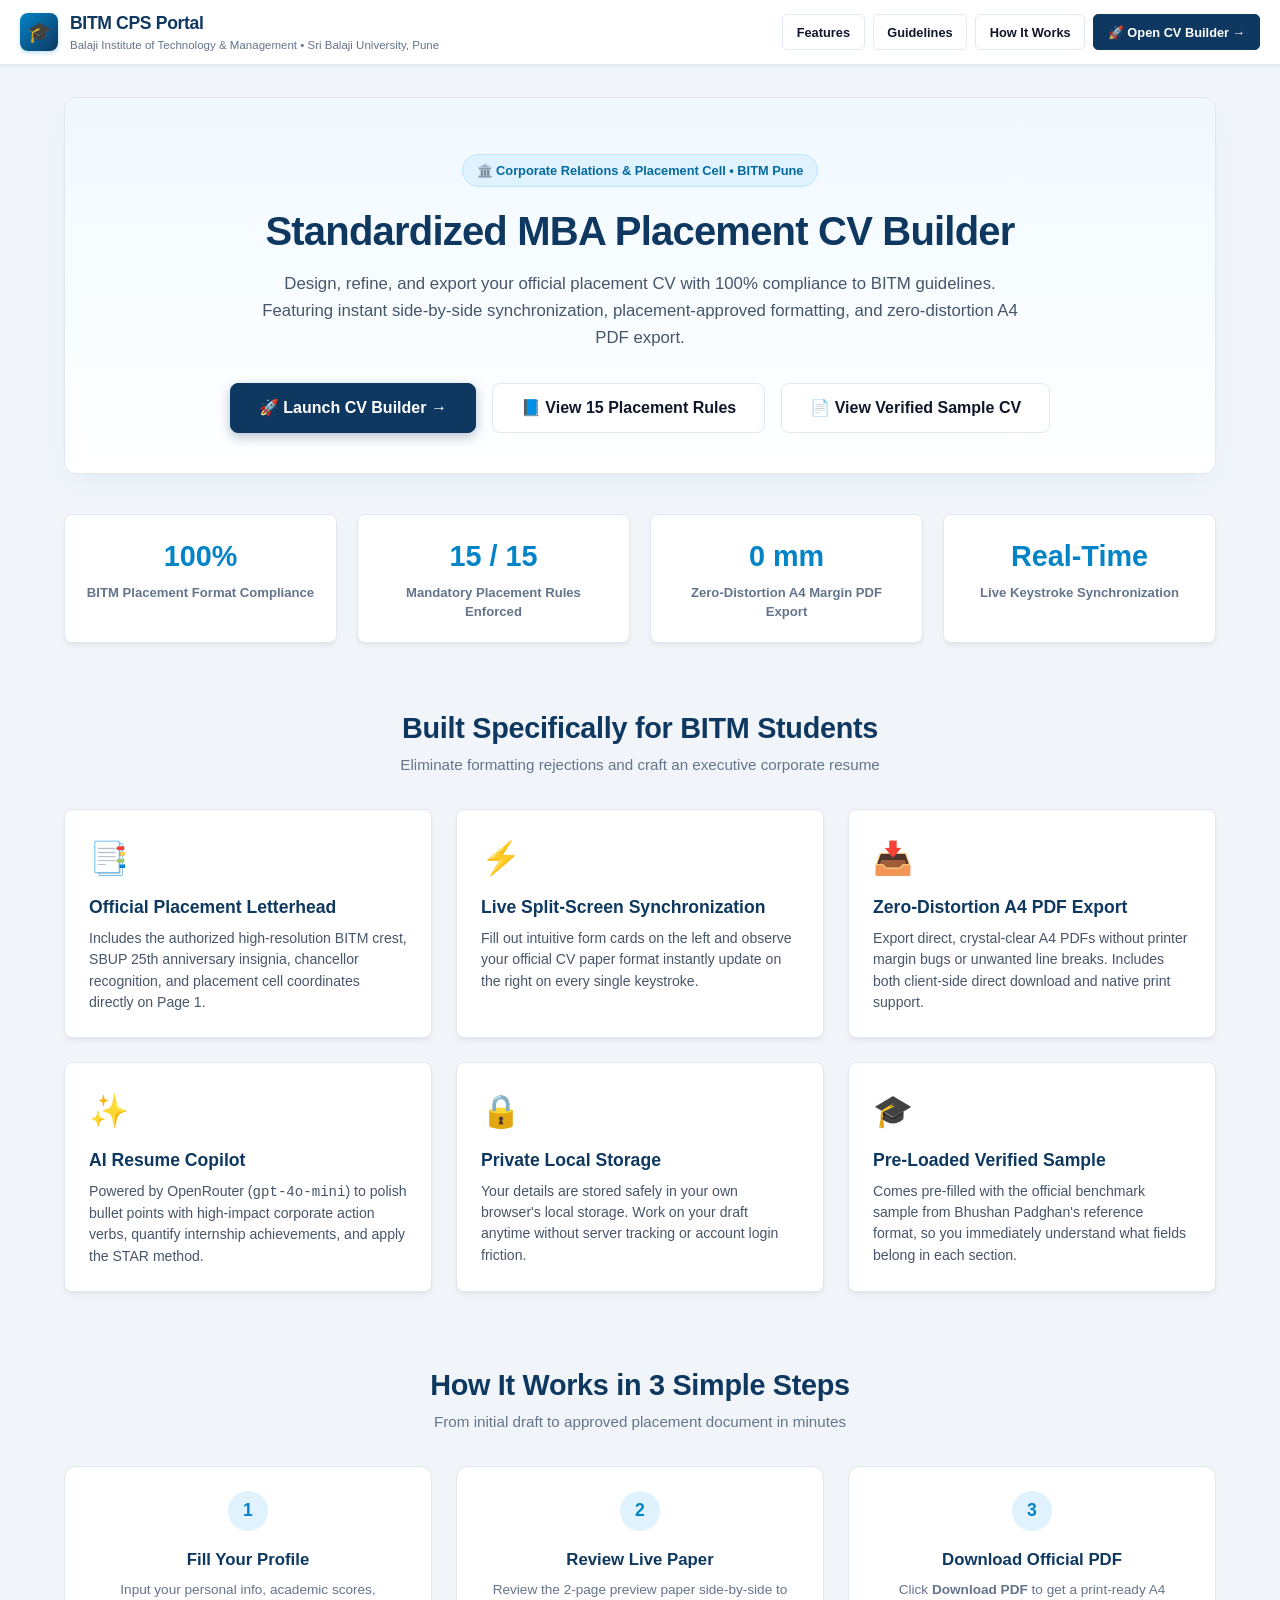
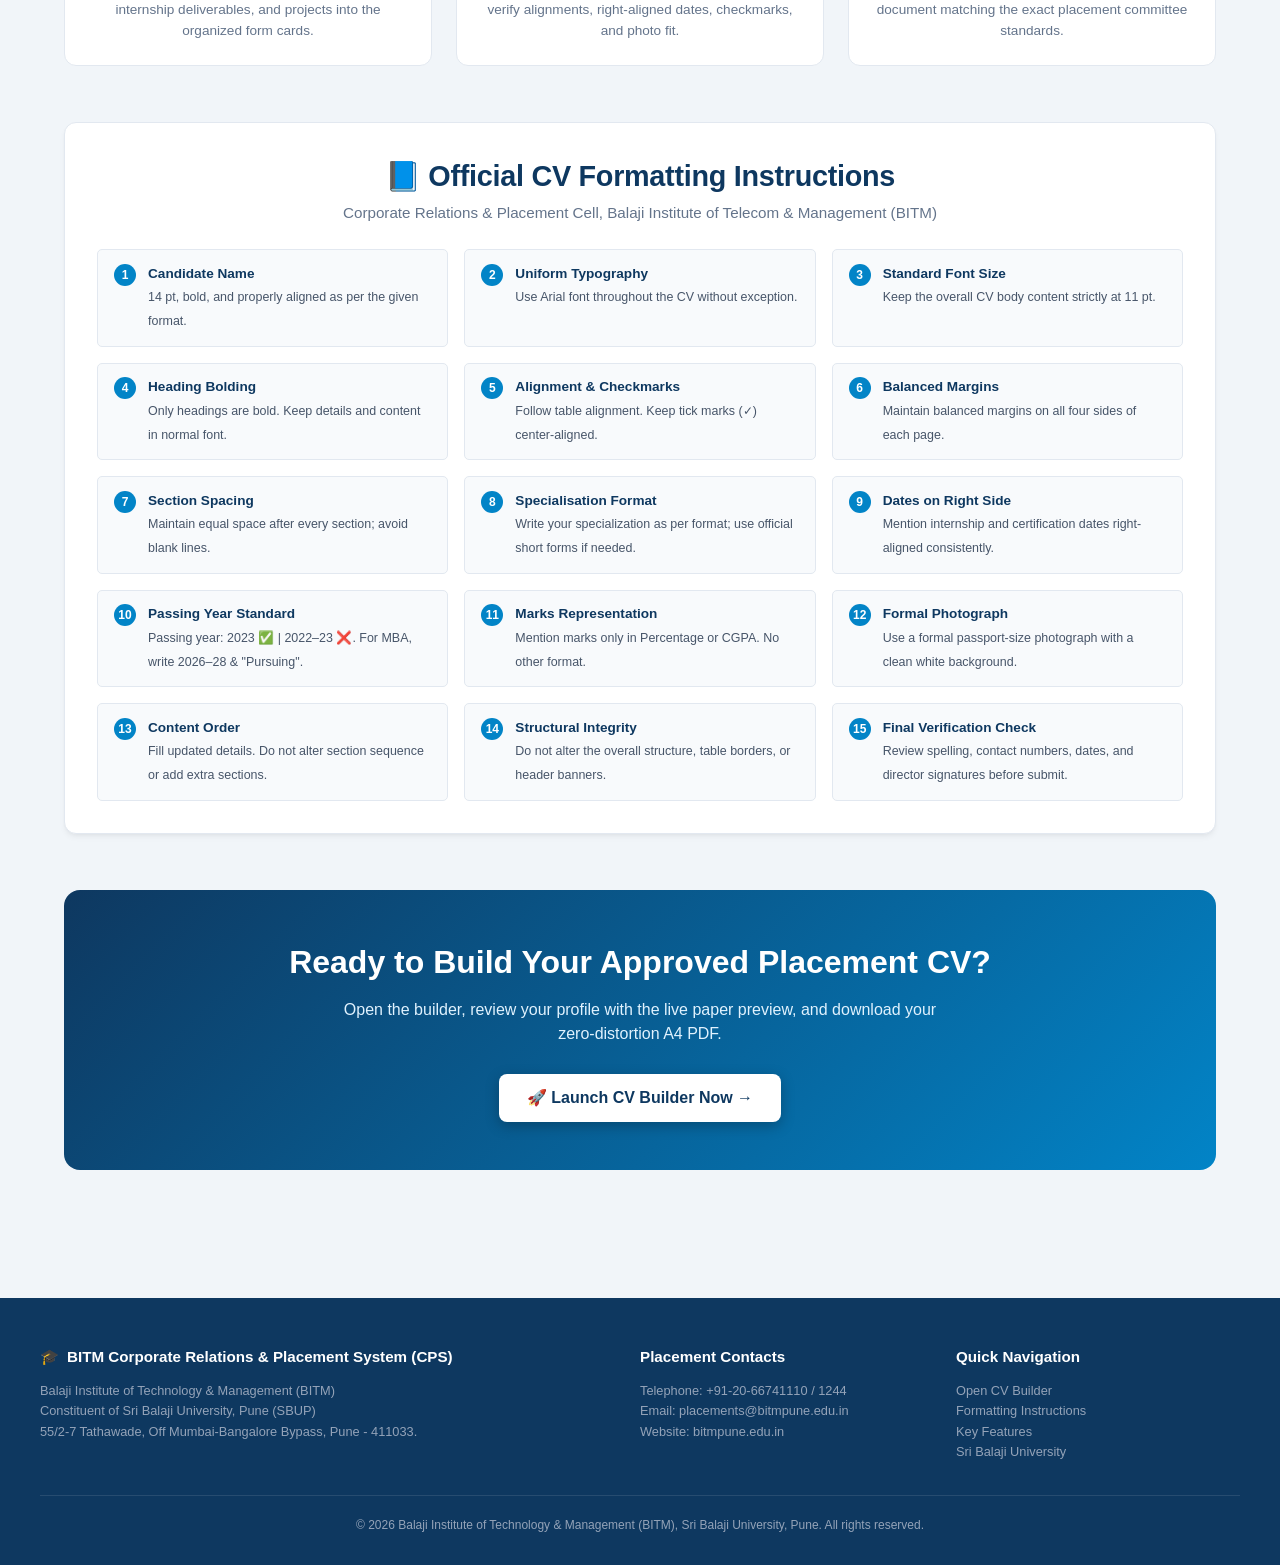
==== commit 75234aff: "Add official Home landing page, separate CV Builder page, and Vercel routing" ====
--- a/index.html
+++ b/index.html
@@ -3,9 +3,8 @@
 <head>
   <meta charset="UTF-8">
   <meta name="viewport" content="width=device-width, initial-scale=1.0">
-  <title>BITM CPS - Official MBA CV Builder</title>
+  <title>BITM CPS - Career Planning & Placement System | Sri Balaji University Pune</title>
   <link rel="stylesheet" href="style.css">
-  <script src="html2pdf.bundle.min.js"></script>
 </head>
 <body>
 
@@ -14,609 +13,342 @@
     <div class="brand">
       <div class="brand-icon">🎓</div>
       <div>
-        <div class="brand-title">BITM CPS CV Builder</div>
+        <div class="brand-title">BITM CPS Portal</div>
         <div class="brand-subtitle">Balaji Institute of Technology & Management • Sri Balaji University, Pune</div>
       </div>
     </div>
 
     <div class="header-actions">
-      <button type="button" class="btn btn-secondary" id="btnInstructions">
-        📘 CV Instructions
-      </button>
-
-      <button type="button" class="btn btn-ai" id="btnAiCopilot">
-        ✨ AI Copilot
-      </button>
-
-      <button type="button" class="btn btn-secondary" id="btnResetSample">
-        🔄 Reset Sample CV
-      </button>
-
-      <button type="button" class="btn btn-secondary" id="btnSaveDraft">
-        💾 Save Draft
-      </button>
-
-      <!-- Direct PDF Download & Print Buttons -->
-      <button type="button" class="btn btn-primary" id="btnDownloadPdf" style="background:#0e3860; border-color:#0e3860;">
-        📥 Download PDF
-      </button>
-
-      <button type="button" class="btn btn-secondary" id="btnPrintPdf">
-        🖨️ Print (A4)
-      </button>
+      <a href="#features" class="btn btn-secondary">Features</a>
+      <a href="#guidelines" class="btn btn-secondary">Guidelines</a>
+      <a href="#how-it-works" class="btn btn-secondary">How It Works</a>
+      <a href="builder.html" class="btn btn-primary" style="background:#0e3860; border-color:#0e3860;">
+        🚀 Open CV Builder →
+      </a>
     </div>
   </header>
 
-  <!-- Split Screen Workspace -->
-  <main class="workspace">
-    
-    <!-- LEFT PANEL: Editor Input Form -->
-    <section class="editor-panel">
+  <!-- Main Landing Container -->
+  <main class="home-container">
+
+    <!-- Hero Section -->
+    <section class="home-hero">
+      <div class="home-badge">
+        <span>🏛️ Corporate Relations & Placement Cell • BITM Pune</span>
+      </div>
       
-      <div class="panel-header">
-        <h2>1. Edit CV Content</h2>
-        <span style="font-size: 0.75rem; color: #64748b;">Instant live synchronization with preview</span>
-      </div>
-
-      <!-- AI Copilot Quick Banner -->
-      <div class="ai-copilot-card">
-        <h3>✨ AI Resume Copilot (OpenRouter)</h3>
-        <p>Auto-enhance bullet points, apply STAR method, and format to BITM placement rules.</p>
-        <button type="button" class="btn btn-secondary btn-sm" id="btnAiQuickFill" style="background:#fff; color:#0e3860; font-weight:700;">
-          ⚡ Auto-Enhance Bullets with AI
-        </button>
-      </div>
-
-      <!-- Card 1: Personal Information -->
-      <div class="form-card">
-        <div class="card-header" onclick="toggleCard(this)">
-          <div class="card-title">👤 1. Personal Information</div>
-          <span>▼</span>
-        </div>
-        <div class="card-body">
-          <div class="form-row">
-            <div class="form-group">
-              <label>Full Name (14pt Bold in CV)</label>
-              <input type="text" id="inpName" value="Bhushan Padghan" placeholder="Student Name">
-            </div>
-            <div class="form-group">
-              <label>MBA Specialization</label>
-              <input type="text" id="inpSpec" value="Data Science & Business Analytics" placeholder="e.g. Data Science & Business Analytics">
-            </div>
-          </div>
-
-          <div class="form-group">
-            <label>Permanent Address</label>
-            <input type="text" id="inpAddress" value="Gajanan Nagar Ward No 17, Chikhli, Buldhana 443201" placeholder="Address">
-          </div>
-
-          <div class="form-row">
-            <div class="form-group">
-              <label>Date of Birth (DOB)</label>
-              <input type="text" id="inpDob" value="29-04-2005" placeholder="DD-MM-YYYY">
-            </div>
-            <div class="form-group">
-              <label>Age</label>
-              <input type="text" id="inpAge" value="21" placeholder="e.g. 21">
-            </div>
-          </div>
-
-          <div class="form-row">
-            <div class="form-group">
-              <label>Mobile Number</label>
-              <input type="text" id="inpPhone" value="+918459738053" placeholder="+91...">
-            </div>
-            <div class="form-group">
-              <label>Email Address</label>
-              <input type="email" id="inpEmail" value="bhushanpadghan87@gmail.com" placeholder="email@...">
-            </div>
-          </div>
-
-          <div class="form-group">
-            <label>Formal Photograph (White Background)</label>
-            <input type="file" id="inpPhoto" accept="image/*">
-            <span style="font-size: 0.7rem; color: #64748b;">Upload a passport-size photo with white background.</span>
-          </div>
-        </div>
-      </div>
-
-      <!-- Card 2: Languages Known -->
-      <div class="form-card">
-        <div class="card-header" onclick="toggleCard(this)">
-          <div class="card-title">🗣️ 2. Languages Known</div>
-          <span>▼</span>
-        </div>
-        <div class="card-body">
-          <div id="languagesContainer" style="display: flex; flex-direction: column; gap: 0.5rem;">
-            <!-- Generated via JS -->
-          </div>
-          <button type="button" class="btn btn-secondary btn-sm" id="btnAddLanguage" style="align-self: flex-start;">
-            + Add Language
-          </button>
-        </div>
-      </div>
-
-      <!-- Card 3: Academic Details -->
-      <div class="form-card">
-        <div class="card-header" onclick="toggleCard(this)">
-          <div class="card-title">🎓 3. Academic Details</div>
-          <span>▼</span>
-        </div>
-        <div class="card-body">
-          <div id="academicsContainer" style="display: flex; flex-direction: column; gap: 0.75rem;">
-            <!-- Generated via JS -->
-          </div>
-          <button type="button" class="btn btn-secondary btn-sm" id="btnAddAcademic" style="align-self: flex-start;">
-            + Add Qualification
-          </button>
-        </div>
-      </div>
-
-      <!-- Card 4: Summer Internship -->
-      <div class="form-card">
-        <div class="card-header" onclick="toggleCard(this)">
-          <div class="card-title">💼 4. Summer Internship</div>
-          <span>▼</span>
-        </div>
-        <div class="card-body">
-          <div class="form-row">
-            <div class="form-group">
-              <label>Company Name</label>
-              <input type="text" id="inpInternCompany" value="C3aLabs India Pvt Ltd" placeholder="Company Name">
-            </div>
-            <div class="form-group">
-              <label>Period / Date (Aligned on Right)</label>
-              <input type="text" id="inpInternPeriod" value="(Mar 2026)" placeholder="(e.g. Mar 2026)">
-            </div>
-          </div>
-
-          <div class="form-group">
-            <label>Designation / Role</label>
-            <input type="text" id="inpInternRole" value="HR & Marketing Intern Using AI and Automation" placeholder="Internship Role">
-          </div>
-
-          <div class="form-group">
-            <label>Key Responsibilities & Deliverables (Bullet points)</label>
-            <div id="internBulletsContainer" style="display: flex; flex-direction: column; gap: 0.4rem;">
-              <!-- Generated via JS -->
-            </div>
-            <button type="button" class="btn btn-secondary btn-sm" id="btnAddInternBullet" style="align-self: flex-start; margin-top: 0.4rem;">
-              + Add Bullet Point
-            </button>
-          </div>
-        </div>
-      </div>
-
-      <!-- Card 5: Key Projects -->
-      <div class="form-card">
-        <div class="card-header" onclick="toggleCard(this)">
-          <div class="card-title">🚀 5. Key Projects</div>
-          <span>▼</span>
-        </div>
-        <div class="card-body">
-          <h4 style="font-size: 0.82rem; color: #0e3860; border-bottom: 1px solid #e2e8f0; padding-bottom: 3px;">
-            Research Projects
-          </h4>
-          <div id="researchProjectsContainer" style="display: flex; flex-direction: column; gap: 0.5rem;">
-            <!-- Generated via JS -->
-          </div>
-          <button type="button" class="btn btn-secondary btn-sm" id="btnAddResearchProj" style="align-self: flex-start;">
-            + Add Research Project
-          </button>
-
-          <h4 style="font-size: 0.82rem; color: #0e3860; border-bottom: 1px solid #e2e8f0; padding-bottom: 3px; margin-top: 0.75rem;">
-            Other Projects
-          </h4>
-          <div id="otherProjectsContainer" style="display: flex; flex-direction: column; gap: 0.5rem;">
-            <!-- Generated via JS -->
-          </div>
-          <button type="button" class="btn btn-secondary btn-sm" id="btnAddOtherProj" style="align-self: flex-start;">
-            + Add Other Project
-          </button>
-        </div>
-      </div>
-
-      <!-- Card 6: Certifications -->
-      <div class="form-card">
-        <div class="card-header" onclick="toggleCard(this)">
-          <div class="card-title">📜 6. Certifications</div>
-          <span>▼</span>
-        </div>
-        <div class="card-body">
-          <div id="certificationsContainer" style="display: flex; flex-direction: column; gap: 0.5rem;">
-            <!-- Generated via JS -->
-          </div>
-          <button type="button" class="btn btn-secondary btn-sm" id="btnAddCert" style="align-self: flex-start;">
-            + Add Certification
-          </button>
-        </div>
-      </div>
-
-      <!-- Card 7: Positions of Responsibility & Achievements -->
-      <div class="form-card">
-        <div class="card-header" onclick="toggleCard(this)">
-          <div class="card-title">🏆 7. Position of Responsibility & Achievements</div>
-          <span>▼</span>
-        </div>
-        <div class="card-body">
-          <div id="responsibilitiesContainer" style="display: flex; flex-direction: column; gap: 0.4rem;">
-            <!-- Generated via JS -->
-          </div>
-          <button type="button" class="btn btn-secondary btn-sm" id="btnAddResp" style="align-self: flex-start;">
-            + Add Responsibility / Achievement
-          </button>
-        </div>
-      </div>
-
-      <!-- Card 8: Extra-Curricular Activities -->
-      <div class="form-card">
-        <div class="card-header" onclick="toggleCard(this)">
-          <div class="card-title">⚽ 8. Extra-Curricular Activities</div>
-          <span>▼</span>
-        </div>
-        <div class="card-body">
-          <div id="extraCurricularContainer" style="display: flex; flex-direction: column; gap: 0.4rem;">
-            <!-- Generated via JS -->
-          </div>
-          <button type="button" class="btn btn-secondary btn-sm" id="btnAddExtra" style="align-self: flex-start;">
-            + Add Activity
-          </button>
-        </div>
-      </div>
-
-      <!-- Card 9: Hobbies & Interests -->
-      <div class="form-card">
-        <div class="card-header" onclick="toggleCard(this)">
-          <div class="card-title">🎨 9. Hobbies & Interests</div>
-          <span>▼</span>
-        </div>
-        <div class="card-body">
-          <div id="hobbiesContainer" style="display: flex; flex-direction: column; gap: 0.4rem;">
-            <!-- Generated via JS -->
-          </div>
-          <button type="button" class="btn btn-secondary btn-sm" id="btnAddHobby" style="align-self: flex-start;">
-            + Add Hobby
-          </button>
-        </div>
-      </div>
-
-      <!-- Card 10: Signatures & Verification -->
-      <div class="form-card">
-        <div class="card-header" onclick="toggleCard(this)">
-          <div class="card-title">✍️ 10. Signatures & Place</div>
-          <span>▼</span>
-        </div>
-        <div class="card-body">
-          <div class="form-row">
-            <div class="form-group">
-              <label>Place</label>
-              <input type="text" id="inpPlace" value="PUNE" placeholder="PUNE">
-            </div>
-            <div class="form-group">
-              <label>Date (Optional)</label>
-              <input type="text" id="inpDate" placeholder="DD-MM-YYYY">
-            </div>
-          </div>
-        </div>
-      </div>
-
-    </section>
-
-    <!-- RIGHT PANEL: Live Preview Panel -->
-    <section class="preview-panel">
-      
-      <div class="panel-header">
-        <h2>2. Official Format Live Preview</h2>
-        <span style="font-size: 0.75rem; color: #64748b;">Exact forensic match to b cv u (1).pdf</span>
-      </div>
-
-      <div class="preview-container" id="cvExportContainer">
-        
-        <!-- ==========================================
-             PAGE 1 (Official BITM CV Paper)
-             ========================================== -->
-        <div class="cv-page" id="cvPage1">
-          <div class="cv-page-frame">
-            
-            <!-- Official BITM Header Letterhead Image -->
-            <img src="bitm_header.jpg" class="cv-header-img" alt="Balaji Institute of Technology & Management">
-
-            <!-- 1. PERSONAL INFORMATION (Exact 5-Col Grid from Word XML) -->
-            <table class="cv-table">
-              <tr>
-                <th colspan="5" class="banner-cell">PERSONAL INFORMATION</th>
-              </tr>
-              <tr>
-                <td class="font-bold text-center" style="width: 12.57%;">Name</td>
-                <td colspan="3" style="width: 67.95%;">
-                  <span class="font-bold text-14pt" id="prevName">Bhushan Padghan</span>
-                  <span class="font-bold" style="margin-left: 20px;">MBA - <span id="prevSpec">Data Science & Business Analytics</span></span>
-                </td>
-                <td rowspan="4" class="cell-photo" style="width: 19.48%;">
-                  <div class="photo-frame" id="prevPhotoSlot">
-                    <img src="sample_photo.jpg" alt="Student Photo">
-                  </div>
-                </td>
-              </tr>
-              <tr>
-                <td class="font-bold text-center" style="line-height: 1.15;">Permanent<br>address</td>
-                <td colspan="3" id="prevAddress">Gajanan Nagar Ward No 17, Chikhli, Buldhana 443201</td>
-              </tr>
-              <tr>
-                <td class="text-center">DOB</td>
-                <td style="width: 20.04%;" id="prevDob">29-04-2005</td>
-                <td class="text-center" style="width: 7.80%;">AGE</td>
-                <td style="width: 40.11%;" id="prevAge">21</td>
-              </tr>
-              <tr>
-                <td class="text-center">
-                  <img src="icon_phone.png" alt="Phone" style="height: 18px; vertical-align: middle;">
-                </td>
-                <td id="prevPhone">+918459738053</td>
-                <td class="text-center">
-                  <img src="icon_email.jpg" alt="Email" style="height: 13px; vertical-align: middle;">
-                </td>
-                <td>
-                  <a href="mailto:bhushanpadghan87@gmail.com" id="prevEmail" style="color: #0000ee; text-decoration: underline;">bhushanpadghan87@gmail.com</a>
-                </td>
-              </tr>
-            </table>
-
-            <!-- 2. LANGUAGES KNOWN -->
-            <table class="cv-table">
-              <tr>
-                <th colspan="4" class="banner-cell">LANGUAGES KNOWN</th>
-              </tr>
-              <tr>
-                <th class="col-head" style="width: 23.63%; text-align: center;">Languages</th>
-                <th class="col-head" style="width: 26.23%; text-align: center;">Speak</th>
-                <th class="col-head" style="width: 26.23%; text-align: center;">Read</th>
-                <th class="col-head" style="width: 23.90%; text-align: center;">Write</th>
-              </tr>
-              <tbody id="prevLanguagesTbody">
-                <!-- Rendered via JS -->
-              </tbody>
-            </table>
-
-            <!-- 3. ACADEMIC DETAILS -->
-            <table class="cv-table">
-              <tr>
-                <th colspan="6" class="banner-cell">ACADEMIC DETAILS</th>
-              </tr>
-              <tr>
-                <th class="col-head font-bold" style="width: 16.79%; text-align: left; padding-left: 5px;">Degree</th>
-                <th class="col-head font-bold" style="width: 16.90%; text-align: left; padding-left: 5px;">Stream</th>
-                <th class="col-head font-bold" style="width: 18.06%; text-align: left; padding-left: 5px;">University/Board</th>
-                <th class="col-head font-bold" style="width: 25.86%; text-align: left; padding-left: 5px;">Institute</th>
-                <th class="col-head font-bold" style="width: 9.21%; text-align: center; white-space: nowrap;">Year</th>
-                <th class="col-head font-bold" style="width: 13.17%; text-align: center; white-space: nowrap;">(%/GPA)</th>
-              </tr>
-              <tbody id="prevAcademicsTbody">
-                <!-- Rendered via JS -->
-              </tbody>
-            </table>
-
-            <div class="cv-certify-text">
-              I certify that the marks mentioned in above table have been verified as correct.
-            </div>
-            <div class="cv-director-row">
-              <span>DATE: <span id="prevDirectorDate"></span></span>
-              <span>DIRECTOR</span>
-            </div>
-
-            <!-- 4. SUMMER INTERNSHIP -->
-            <table class="cv-table">
-              <tr>
-                <th class="banner-cell text-left">SUMMER INTERNSHIP:</th>
-              </tr>
-              <tr>
-                <td style="padding: 5px 8px;">
-                  <div style="font-weight: bold; margin-bottom: 2px;">
-                    <span id="prevInternCompany">C3aLabs India Pvt Ltd</span>
-                    <span id="prevInternPeriod" style="margin-left: 4px;">| (Mar 2026)</span>
-                  </div>
-                  <div style="margin-bottom: 3px;" id="prevInternRole">
-                    HR & Marketing Intern Using AI and Automation
-                  </div>
-                  <ul class="cv-bullets" id="prevInternBullets">
-                    <!-- Rendered via JS -->
-                  </ul>
-                </td>
-              </tr>
-            </table>
-
-          </div>
-        </div>
-
-        <!-- Visual Page Separator -->
-        <div class="page-separator no-print" style="color: #475569; font-size: 0.75rem; font-weight: 600; text-align: center;">
-          ▼ Page 2 of Official CV Format ▼
-        </div>
-
-        <!-- ==========================================
-             PAGE 2 (Official BITM CV Paper)
-             ========================================== -->
-        <div class="cv-page" id="cvPage2">
-          <div class="cv-page-frame">
-
-            <!-- 5. KEY PROJECTS -->
-            <table class="cv-table">
-              <tr>
-                <th class="banner-cell">KEY PROJECTS</th>
-              </tr>
-              <tr>
-                <td style="padding: 5px 8px; border-bottom: 1px solid #000;">
-                  <div style="font-weight: bold; text-decoration: underline; margin-bottom: 3px;">Research Projects</div>
-                  <div id="prevResearchProjects">
-                    <!-- Rendered via JS -->
-                  </div>
-                </td>
-              </tr>
-              <tr>
-                <td style="padding: 5px 8px;">
-                  <div style="font-weight: bold; text-decoration: underline; margin-bottom: 3px;">Other Projects</div>
-                  <div id="prevOtherProjects">
-                    <!-- Rendered via JS -->
-                  </div>
-                </td>
-              </tr>
-            </table>
-
-            <!-- 6. CERTIFICATIONS -->
-            <table class="cv-table">
-              <tr>
-                <th class="banner-cell">CERTIFICATIONS</th>
-              </tr>
-              <tr>
-                <td style="padding: 5px 8px;">
-                  <div id="prevCertifications">
-                    <!-- Rendered via JS -->
-                  </div>
-                </td>
-              </tr>
-            </table>
-
-            <!-- 7. POSITION OF RESPONSIBILITY & ACHIVEMENTS -->
-            <table class="cv-table">
-              <tr>
-                <th class="banner-cell">POSITION OF RESPONSIBILITY & ACHIVEMENTS</th>
-              </tr>
-              <tr>
-                <td style="padding: 5px 8px;">
-                  <ul class="cv-bullets" id="prevResponsibilities">
-                    <!-- Rendered via JS -->
-                  </ul>
-                </td>
-              </tr>
-            </table>
-
-            <!-- 8. EXTRA-CURRICULAR ACTIVITIES -->
-            <table class="cv-table">
-              <tr>
-                <th class="banner-cell">EXTRA-CURRICULAR ACTIVITIES</th>
-              </tr>
-              <tr>
-                <td style="padding: 5px 8px;">
-                  <ul class="cv-bullets" id="prevExtraCurricular">
-                    <!-- Rendered via JS -->
-                  </ul>
-                </td>
-              </tr>
-            </table>
-
-            <!-- 9. HOBBIES & INTERESTS -->
-            <table class="cv-table">
-              <tr>
-                <th class="banner-cell">HOBBIES & INTERESTS</th>
-              </tr>
-              <tr>
-                <td style="padding: 5px 8px;">
-                  <ul class="cv-bullets" id="prevHobbies">
-                    <!-- Rendered via JS -->
-                  </ul>
-                </td>
-              </tr>
-            </table>
-
-            <!-- 10. SIGNATURE FOOTER -->
-            <div class="cv-signatures">
-              <div class="cv-sig-row">
-                <span>DATE: <span id="prevFooterDate"></span></span>
-                <span>SIGNATURE OF STUDENT</span>
-              </div>
-
-              <div class="cv-countersigned">
-                COUNTERSIGNED
-              </div>
-
-              <div class="cv-sig-row" style="margin-bottom: 0;">
-                <span>PLACE:<span id="prevPlace">PUNE</span></span>
-                <span>STAMP & SIGNATURE OF DIRECTOR</span>
-              </div>
-            </div>
-
-          </div>
-        </div>
-
-      </div>
-
+      <h1>Standardized MBA Placement CV Builder</h1>
+      <p>
+        Design, refine, and export your official placement CV with 100% compliance to BITM guidelines.
+        Featuring instant side-by-side synchronization, placement-approved formatting, and zero-distortion A4 PDF export.
+      </p>
+
+      <div class="home-hero-actions">
+        <a href="builder.html" class="btn btn-primary btn-lg" style="background:#0e3860; border-color:#0e3860; box-shadow: 0 4px 12px rgba(14,56,96,0.3);">
+          🚀 Launch CV Builder →
+        </a>
+        <a href="#guidelines" class="btn btn-secondary btn-lg">
+          📘 View 15 Placement Rules
+        </a>
+        <a href="builder.html" class="btn btn-secondary btn-lg">
+          📄 View Verified Sample CV
+        </a>
+      </div>
+    </section>
+
+    <!-- Key Metrics / Stats -->
+    <section class="home-stats">
+      <div class="stat-card">
+        <div class="stat-num">100%</div>
+        <div class="stat-lbl">BITM Placement Format Compliance</div>
+      </div>
+      <div class="stat-card">
+        <div class="stat-num">15 / 15</div>
+        <div class="stat-lbl">Mandatory Placement Rules Enforced</div>
+      </div>
+      <div class="stat-card">
+        <div class="stat-num">0 mm</div>
+        <div class="stat-lbl">Zero-Distortion A4 Margin PDF Export</div>
+      </div>
+      <div class="stat-card">
+        <div class="stat-num">Real-Time</div>
+        <div class="stat-lbl">Live Keystroke Synchronization</div>
+      </div>
+    </section>
+
+    <!-- Core Features Grid -->
+    <section id="features" style="padding-top: 1rem;">
+      <div class="section-header-center">
+        <h2>Built Specifically for BITM Students</h2>
+        <p>Eliminate formatting rejections and craft an executive corporate resume</p>
+      </div>
+
+      <div class="features-grid">
+        <div class="feature-box">
+          <div class="feature-icon">📑</div>
+          <h3>Official Placement Letterhead</h3>
+          <p>
+            Includes the authorized high-resolution BITM crest, SBUP 25th anniversary insignia, chancellor recognition, and placement cell coordinates directly on Page 1.
+          </p>
+        </div>
+
+        <div class="feature-box">
+          <div class="feature-icon">⚡</div>
+          <h3>Live Split-Screen Synchronization</h3>
+          <p>
+            Fill out intuitive form cards on the left and observe your official CV paper format instantly update on the right on every single keystroke.
+          </p>
+        </div>
+
+        <div class="feature-box">
+          <div class="feature-icon">📥</div>
+          <h3>Zero-Distortion A4 PDF Export</h3>
+          <p>
+            Export direct, crystal-clear A4 PDFs without printer margin bugs or unwanted line breaks. Includes both client-side direct download and native print support.
+          </p>
+        </div>
+
+        <div class="feature-box">
+          <div class="feature-icon">✨</div>
+          <h3>AI Resume Copilot</h3>
+          <p>
+            Powered by OpenRouter (<code>gpt-4o-mini</code>) to polish bullet points with high-impact corporate action verbs, quantify internship achievements, and apply the STAR method.
+          </p>
+        </div>
+
+        <div class="feature-box">
+          <div class="feature-icon">🔒</div>
+          <h3>Private Local Storage</h3>
+          <p>
+            Your details are stored safely in your own browser's local storage. Work on your draft anytime without server tracking or account login friction.
+          </p>
+        </div>
+
+        <div class="feature-box">
+          <div class="feature-icon">🎓</div>
+          <h3>Pre-Loaded Verified Sample</h3>
+          <p>
+            Comes pre-filled with the official benchmark sample from Bhushan Padghan's reference format, so you immediately understand what fields belong in each section.
+          </p>
+        </div>
+      </div>
+    </section>
+
+    <!-- How It Works Section -->
+    <section id="how-it-works" style="padding-top: 1rem; margin-bottom: 3.5rem;">
+      <div class="section-header-center">
+        <h2>How It Works in 3 Simple Steps</h2>
+        <p>From initial draft to approved placement document in minutes</p>
+      </div>
+
+      <div style="display: grid; grid-template-columns: repeat(auto-fit, minmax(280px, 1fr)); gap: 1.5rem;">
+        <div style="background:#fff; border:1px solid #e2e8f0; border-radius:12px; padding:1.5rem; text-align:center;">
+          <div style="width:40px; height:40px; background:#e0f2fe; color:#0284c7; border-radius:50%; font-weight:800; display:flex; align-items:center; justify-content:center; margin:0 auto 1rem; font-size:1.1rem;">1</div>
+          <h3 style="color:#0e3860; font-size:1.05rem; margin-bottom:0.5rem;">Fill Your Profile</h3>
+          <p style="color:#64748b; font-size:0.85rem; line-height:1.5;">
+            Input your personal info, academic scores, internship deliverables, and projects into the organized form cards.
+          </p>
+        </div>
+
+        <div style="background:#fff; border:1px solid #e2e8f0; border-radius:12px; padding:1.5rem; text-align:center;">
+          <div style="width:40px; height:40px; background:#e0f2fe; color:#0284c7; border-radius:50%; font-weight:800; display:flex; align-items:center; justify-content:center; margin:0 auto 1rem; font-size:1.1rem;">2</div>
+          <h3 style="color:#0e3860; font-size:1.05rem; margin-bottom:0.5rem;">Review Live Paper</h3>
+          <p style="color:#64748b; font-size:0.85rem; line-height:1.5;">
+            Review the 2-page preview paper side-by-side to verify alignments, right-aligned dates, checkmarks, and photo fit.
+          </p>
+        </div>
+
+        <div style="background:#fff; border:1px solid #e2e8f0; border-radius:12px; padding:1.5rem; text-align:center;">
+          <div style="width:40px; height:40px; background:#e0f2fe; color:#0284c7; border-radius:50%; font-weight:800; display:flex; align-items:center; justify-content:center; margin:0 auto 1rem; font-size:1.1rem;">3</div>
+          <h3 style="color:#0e3860; font-size:1.05rem; margin-bottom:0.5rem;">Download Official PDF</h3>
+          <p style="color:#64748b; font-size:0.85rem; line-height:1.5;">
+            Click <strong>Download PDF</strong> to get a print-ready A4 document matching the exact placement committee standards.
+          </p>
+        </div>
+      </div>
+    </section>
+
+    <!-- Placement Formatting Guidelines (15 Rules) -->
+    <section id="guidelines" class="guidelines-card">
+      <div class="section-header-center" style="margin-bottom: 1.5rem;">
+        <h2>📘 Official CV Formatting Instructions</h2>
+        <p>Corporate Relations & Placement Cell, Balaji Institute of Telecom & Management (BITM)</p>
+      </div>
+
+      <div class="rules-grid">
+        <div class="rule-item">
+          <div class="rule-num">1</div>
+          <div class="rule-content">
+            <strong>Candidate Name</strong>
+            <span>14 pt, bold, and properly aligned as per the given format.</span>
+          </div>
+        </div>
+
+        <div class="rule-item">
+          <div class="rule-num">2</div>
+          <div class="rule-content">
+            <strong>Uniform Typography</strong>
+            <span>Use Arial font throughout the CV without exception.</span>
+          </div>
+        </div>
+
+        <div class="rule-item">
+          <div class="rule-num">3</div>
+          <div class="rule-content">
+            <strong>Standard Font Size</strong>
+            <span>Keep the overall CV body content strictly at 11 pt.</span>
+          </div>
+        </div>
+
+        <div class="rule-item">
+          <div class="rule-num">4</div>
+          <div class="rule-content">
+            <strong>Heading Bolding</strong>
+            <span>Only headings are bold. Keep details and content in normal font.</span>
+          </div>
+        </div>
+
+        <div class="rule-item">
+          <div class="rule-num">5</div>
+          <div class="rule-content">
+            <strong>Alignment & Checkmarks</strong>
+            <span>Follow table alignment. Keep tick marks (✓) center-aligned.</span>
+          </div>
+        </div>
+
+        <div class="rule-item">
+          <div class="rule-num">6</div>
+          <div class="rule-content">
+            <strong>Balanced Margins</strong>
+            <span>Maintain balanced margins on all four sides of each page.</span>
+          </div>
+        </div>
+
+        <div class="rule-item">
+          <div class="rule-num">7</div>
+          <div class="rule-content">
+            <strong>Section Spacing</strong>
+            <span>Maintain equal space after every section; avoid blank lines.</span>
+          </div>
+        </div>
+
+        <div class="rule-item">
+          <div class="rule-num">8</div>
+          <div class="rule-content">
+            <strong>Specialisation Format</strong>
+            <span>Write your specialization as per format; use official short forms if needed.</span>
+          </div>
+        </div>
+
+        <div class="rule-item">
+          <div class="rule-num">9</div>
+          <div class="rule-content">
+            <strong>Dates on Right Side</strong>
+            <span>Mention internship and certification dates right-aligned consistently.</span>
+          </div>
+        </div>
+
+        <div class="rule-item">
+          <div class="rule-num">10</div>
+          <div class="rule-content">
+            <strong>Passing Year Standard</strong>
+            <span>Passing year: 2023 ✅ | 2022–23 ❌. For MBA, write 2026–28 & "Pursuing".</span>
+          </div>
+        </div>
+
+        <div class="rule-item">
+          <div class="rule-num">11</div>
+          <div class="rule-content">
+            <strong>Marks Representation</strong>
+            <span>Mention marks only in Percentage or CGPA. No other format.</span>
+          </div>
+        </div>
+
+        <div class="rule-item">
+          <div class="rule-num">12</div>
+          <div class="rule-content">
+            <strong>Formal Photograph</strong>
+            <span>Use a formal passport-size photograph with a clean white background.</span>
+          </div>
+        </div>
+
+        <div class="rule-item">
+          <div class="rule-num">13</div>
+          <div class="rule-content">
+            <strong>Content Order</strong>
+            <span>Fill updated details. Do not alter section sequence or add extra sections.</span>
+          </div>
+        </div>
+
+        <div class="rule-item">
+          <div class="rule-num">14</div>
+          <div class="rule-content">
+            <strong>Structural Integrity</strong>
+            <span>Do not alter the overall structure, table borders, or header banners.</span>
+          </div>
+        </div>
+
+        <div class="rule-item">
+          <div class="rule-num">15</div>
+          <div class="rule-content">
+            <strong>Final Verification Check</strong>
+            <span>Review spelling, contact numbers, dates, and director signatures before submit.</span>
+          </div>
+        </div>
+      </div>
+    </section>
+
+    <!-- Bottom Call-To-Action Banner -->
+    <section style="background: linear-gradient(135deg, #0e3860, #0284c7); border-radius: 16px; padding: 3rem 2rem; text-align: center; color: #fff; margin-bottom: 2rem;">
+      <h2 style="font-size: 2rem; font-weight: 800; margin-bottom: 0.75rem;">Ready to Build Your Approved Placement CV?</h2>
+      <p style="font-size: 1rem; color: #e0f2fe; max-width: 600px; margin: 0 auto 1.75rem;">
+        Open the builder, review your profile with the live paper preview, and download your zero-distortion A4 PDF.
+      </p>
+      <a href="builder.html" class="btn btn-primary btn-lg" style="background: #ffffff; color: #0e3860; font-weight: 800; border: none; box-shadow: 0 4px 14px rgba(0,0,0,0.25);">
+        🚀 Launch CV Builder Now →
+      </a>
     </section>
 
   </main>
 
-  <!-- MODAL: Official CV Formatting Instructions -->
-  <div class="modal-overlay" id="instructionsModal">
-    <div class="modal-content">
-      <div class="modal-header">
-        <h3>📘 Official CV Formatting Instructions</h3>
-        <button type="button" class="btn btn-secondary btn-sm" onclick="closeModal('instructionsModal')">✕</button>
-      </div>
-      <div class="modal-body">
-        <p style="font-weight: 700; color: #0e3860; margin-bottom: 0.75rem;">
-          Balaji Institute of Telecom & Management (BITM) • Career Planning & Placement Cell Guidelines
+  <!-- Footer -->
+  <footer class="home-footer">
+    <div class="footer-content">
+      <div class="footer-col">
+        <h4 style="display: flex; align-items: center; gap: 0.5rem;">
+          <span>🎓</span> BITM Corporate Relations & Placement System (CPS)
+        </h4>
+        <p>
+          Balaji Institute of Technology & Management (BITM)<br>
+          Constituent of Sri Balaji University, Pune (SBUP)<br>
+          55/2-7 Tathawade, Off Mumbai-Bangalore Bypass, Pune - 411033.
         </p>
-        <ol>
-          <li><strong>Name:</strong> 14 pt, bold, and properly aligned as per the given format.</li>
-          <li><strong>Font:</strong> Use Arial throughout the CV.</li>
-          <li><strong>Font Size:</strong> Keep the overall CV content at 11 pt.</li>
-          <li><strong>Headings:</strong> Only the headings should be bold. Keep the details/content in normal font.</li>
-          <li><strong>Alignment:</strong> Follow the alignment given in the CV format. Keep tick marks (✓) and other elements properly center-aligned wherever required.</li>
-          <li><strong>Margins:</strong> Keep a little space on all four sides of the page.</li>
-          <li><strong>Spacing:</strong> Maintain proper and consistent spacing between sections. Keep equal space after every section and avoid unnecessary blank spaces.</li>
-          <li><strong>Specialisation:</strong> Write your specialisation as per the given format. If it doesn’t fit, use a short form. Tech students should use the required short form.</li>
-          <li><strong>Internship/Certification Dates:</strong> Mention the internship and certification dates on the right side, aligned consistently throughout the CV.</li>
-          <li><strong>Passing Year:</strong> Mention only the passing year. Example: 2023 ✅ | 2022–23 ❌. For MBA, mention 2026–28 in the Passing Year column and write “Pursuing” in the Percentage/CGPA column.</li>
-          <li><strong>Marks:</strong> If you are adding marks, mention them only in Percentage or CGPA. Do not use any other format.</li>
-          <li><strong>Photo:</strong> Use a formal photograph with a white background.</li>
-          <li><strong>Content:</strong> Fill in your correct and updated details. Do not change the order or add unnecessary information.</li>
-          <li><strong>Formatting:</strong> Do not change the overall structure, headings, or layout of the given CV format.</li>
-          <li><strong>Final Check:</strong> Check spelling, contact details, font size, bold headings, alignment, spacing, dates, marks, photo, and overall appearance before submitting.</li>
-        </ol>
-      </div>
-      <div class="modal-footer">
-        <button type="button" class="btn btn-primary" onclick="closeModal('instructionsModal')">
-          Understood, Close
-        </button>
+      </div>
+
+      <div class="footer-col">
+        <h4>Placement Contacts</h4>
+        <p>
+          Telephone: +91-20-66741110 / 1244<br>
+          Email: <a href="mailto:placements@bitmpune.edu.in">placements@bitmpune.edu.in</a><br>
+          Website: <a href="https://bitmpune.edu.in" target="_blank">bitmpune.edu.in</a>
+        </p>
+      </div>
+
+      <div class="footer-col">
+        <h4>Quick Navigation</h4>
+        <p>
+          <a href="builder.html">Open CV Builder</a><br>
+          <a href="#guidelines">Formatting Instructions</a><br>
+          <a href="#features">Key Features</a><br>
+          <a href="https://sbup.edu.in" target="_blank">Sri Balaji University</a>
+        </p>
       </div>
     </div>
-  </div>
-
-  <!-- MODAL: AI Copilot -->
-  <div class="modal-overlay" id="aiModal">
-    <div class="modal-content">
-      <div class="modal-header">
-        <h3>✨ OpenRouter AI CV Assistant</h3>
-        <button type="button" class="btn btn-secondary btn-sm" onclick="closeModal('aiModal')">✕</button>
-      </div>
-      <div class="modal-body">
-        <p style="font-size: 0.8rem; color: #475569; margin-bottom: 1rem;">
-          Using OpenRouter AI (<code>openai/gpt-4o-mini</code>) to enhance your CV content according to BITM MBA standards.
-        </p>
-
-        <div class="form-group" style="margin-bottom: 1rem;">
-          <label>Select AI Action</label>
-          <select id="selAiAction">
-            <option value="enhance_internship">Polish Internship Bullet Points (Action Verbs & Impact)</option>
-            <option value="enhance_projects">Enhance Research & Other Projects (STAR Method)</option>
-            <option value="enhance_achievements">Refine Responsibilities & Achievements</option>
-            <option value="full_audit">Check BITM Formatting Compliance</option>
-          </select>
-        </div>
-
-        <div class="form-group">
-          <label>Optional Context / Notes (e.g. key tools, results)</label>
-          <textarea id="txtAiContext" rows="3" placeholder="e.g. Worked with Python and Power BI, improved conversion by 15%..."></textarea>
-        </div>
-
-        <div id="aiStatusArea" style="margin-top: 1rem; font-size: 0.8rem; display: none;"></div>
-      </div>
-      <div class="modal-footer">
-        <button type="button" class="btn btn-secondary" onclick="closeModal('aiModal')">Cancel</button>
-        <button type="button" class="btn btn-ai" id="btnExecuteAi">Execute AI Action</button>
-      </div>
+
+    <div class="footer-bottom">
+      © 2026 Balaji Institute of Technology & Management (BITM), Sri Balaji University, Pune. All rights reserved.
     </div>
-  </div>
-
-  <script src="app.js"></script>
+  </footer>
+
 </body>
 </html>
--- a/style.css
+++ b/style.css
@@ -608,6 +608,263 @@
 }
 
 /* ==========================================================================
+   HOME PAGE (LANDING PORTAL) STYLES
+   ========================================================================== */
+.home-container {
+  max-width: 1200px;
+  margin: 0 auto;
+  padding: 2rem 1.5rem;
+}
+
+.home-hero {
+  text-align: center;
+  padding: 3.5rem 1.5rem 2.5rem;
+  background: linear-gradient(180deg, #f0f9ff 0%, #ffffff 100%);
+  border-radius: var(--radius-lg);
+  border: 1px solid var(--border);
+  margin-bottom: 2.5rem;
+  box-shadow: 0 10px 30px -10px rgba(2, 132, 199, 0.1);
+}
+
+.home-badge {
+  display: inline-flex;
+  align-items: center;
+  gap: 0.5rem;
+  background-color: var(--primary-light);
+  color: #0369a1;
+  font-size: 0.8rem;
+  font-weight: 700;
+  padding: 0.35rem 0.85rem;
+  border-radius: 999px;
+  margin-bottom: 1.25rem;
+  border: 1px solid #bae6fd;
+}
+
+.home-hero h1 {
+  font-size: 2.5rem;
+  font-weight: 800;
+  color: #0e3860;
+  line-height: 1.2;
+  margin-bottom: 1rem;
+  letter-spacing: -0.02em;
+}
+
+.home-hero p {
+  font-size: 1.05rem;
+  color: #475569;
+  max-width: 780px;
+  margin: 0 auto 2rem;
+  line-height: 1.6;
+}
+
+.home-hero-actions {
+  display: flex;
+  align-items: center;
+  justify-content: center;
+  gap: 1rem;
+  flex-wrap: wrap;
+}
+
+.btn-lg {
+  padding: 0.75rem 1.75rem;
+  font-size: 1rem;
+  font-weight: 700;
+  border-radius: var(--radius-md);
+}
+
+.home-stats {
+  display: grid;
+  grid-template-columns: repeat(auto-fit, minmax(220px, 1fr));
+  gap: 1.25rem;
+  margin-bottom: 3rem;
+}
+
+.stat-card {
+  background: #fff;
+  border: 1px solid var(--border);
+  border-radius: var(--radius-md);
+  padding: 1.25rem;
+  text-align: center;
+  box-shadow: var(--shadow);
+}
+
+.stat-num {
+  font-size: 1.8rem;
+  font-weight: 800;
+  color: #0284c7;
+}
+
+.stat-lbl {
+  font-size: 0.82rem;
+  color: #64748b;
+  font-weight: 600;
+  margin-top: 0.25rem;
+}
+
+.section-header-center {
+  text-align: center;
+  margin-bottom: 2rem;
+}
+
+.section-header-center h2 {
+  font-size: 1.8rem;
+  font-weight: 800;
+  color: #0e3860;
+  letter-spacing: -0.01em;
+}
+
+.section-header-center p {
+  color: #64748b;
+  font-size: 0.95rem;
+  margin-top: 0.25rem;
+}
+
+.features-grid {
+  display: grid;
+  grid-template-columns: repeat(auto-fit, minmax(320px, 1fr));
+  gap: 1.5rem;
+  margin-bottom: 3.5rem;
+}
+
+.feature-box {
+  background: #ffffff;
+  border: 1px solid var(--border);
+  border-radius: var(--radius-md);
+  padding: 1.5rem;
+  box-shadow: var(--shadow);
+  transition: transform 0.2s, box-shadow 0.2s;
+}
+
+.feature-box:hover {
+  transform: translateY(-3px);
+  box-shadow: 0 12px 20px -5px rgba(0,0,0,0.08);
+}
+
+.feature-icon {
+  font-size: 2rem;
+  margin-bottom: 0.75rem;
+  display: inline-block;
+}
+
+.feature-box h3 {
+  font-size: 1.1rem;
+  font-weight: 700;
+  color: #0e3860;
+  margin-bottom: 0.5rem;
+}
+
+.feature-box p {
+  font-size: 0.88rem;
+  color: #475569;
+  line-height: 1.5;
+}
+
+.guidelines-card {
+  background: #ffffff;
+  border: 1px solid var(--border);
+  border-radius: var(--radius-lg);
+  padding: 2rem;
+  box-shadow: var(--shadow);
+  margin-bottom: 3.5rem;
+}
+
+.rules-grid {
+  display: grid;
+  grid-template-columns: repeat(auto-fit, minmax(280px, 1fr));
+  gap: 1rem;
+  margin-top: 1.5rem;
+}
+
+.rule-item {
+  background: #f8fafc;
+  border: 1px solid #e2e8f0;
+  border-radius: var(--radius-sm);
+  padding: 0.85rem 1rem;
+  display: flex;
+  gap: 0.75rem;
+  align-items: flex-start;
+}
+
+.rule-num {
+  background: #0284c7;
+  color: #fff;
+  font-weight: 800;
+  font-size: 0.75rem;
+  width: 22px;
+  height: 22px;
+  border-radius: 50%;
+  display: flex;
+  align-items: center;
+  justify-content: center;
+  flex-shrink: 0;
+}
+
+.rule-content strong {
+  color: #0e3860;
+  font-size: 0.85rem;
+  display: block;
+}
+
+.rule-content span {
+  font-size: 0.78rem;
+  color: #475569;
+  line-height: 1.4;
+}
+
+.home-footer {
+  background: #0e3860;
+  color: #e2e8f0;
+  padding: 3rem 1.5rem 2rem;
+  margin-top: 4rem;
+}
+
+.footer-content {
+  max-width: 1200px;
+  margin: 0 auto;
+  display: grid;
+  grid-template-columns: 2fr 1fr 1fr;
+  gap: 2rem;
+  margin-bottom: 2rem;
+}
+
+@media (max-width: 768px) {
+  .footer-content {
+    grid-template-columns: 1fr;
+  }
+  .home-hero h1 {
+    font-size: 1.8rem;
+  }
+}
+
+.footer-col h4 {
+  color: #ffffff;
+  font-size: 0.95rem;
+  font-weight: 700;
+  margin-bottom: 0.75rem;
+}
+
+.footer-col p, .footer-col a {
+  color: #94a3b8;
+  font-size: 0.8rem;
+  line-height: 1.6;
+  text-decoration: none;
+}
+
+.footer-col a:hover {
+  color: #ffffff;
+}
+
+.footer-bottom {
+  max-width: 1200px;
+  margin: 0 auto;
+  border-top: 1px solid rgba(255,255,255,0.1);
+  padding-top: 1.25rem;
+  text-align: center;
+  font-size: 0.75rem;
+  color: #94a3b8;
+}
+
+/* ==========================================================================
    PRINT MEDIA QUERY - STRICT 100% IDENTICAL ZERO-MARGIN EXPORT
    ========================================================================== */
 @media print {
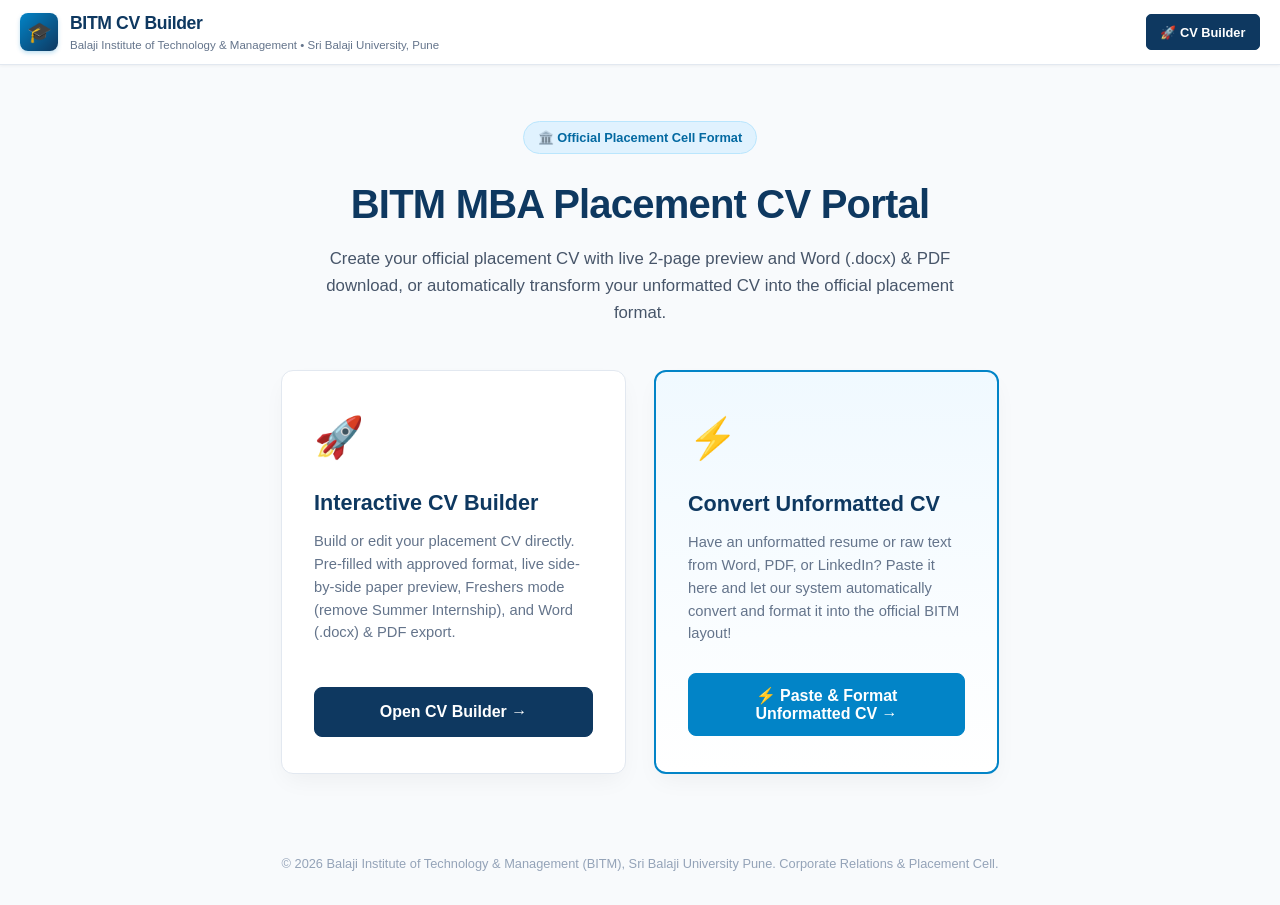
==== commit 5a418259: "Ultra-clean minimalist home page with CV Builder and Unformatted CV Converter" ====
--- a/index.html
+++ b/index.html
@@ -3,352 +3,110 @@
 <head>
   <meta charset="UTF-8">
   <meta name="viewport" content="width=device-width, initial-scale=1.0">
-  <title>BITM CPS - Career Planning & Placement System | Sri Balaji University Pune</title>
+  <title>BITM CV Builder | Sri Balaji University Pune</title>
   <link rel="stylesheet" href="style.css">
 </head>
-<body>
+<body style="min-height: 100vh; display: flex; flex-direction: column; justify-content: space-between; background: #f8fafc;">
 
-  <!-- Top Navigation Header -->
+  <!-- Simple Header -->
   <header class="app-header">
     <div class="brand">
       <div class="brand-icon">🎓</div>
       <div>
-        <div class="brand-title">BITM CPS Portal</div>
+        <div class="brand-title">BITM CV Builder</div>
         <div class="brand-subtitle">Balaji Institute of Technology & Management • Sri Balaji University, Pune</div>
       </div>
     </div>
-
     <div class="header-actions">
-      <a href="#features" class="btn btn-secondary">Features</a>
-      <a href="#guidelines" class="btn btn-secondary">Guidelines</a>
-      <a href="#how-it-works" class="btn btn-secondary">How It Works</a>
       <a href="builder.html" class="btn btn-primary" style="background:#0e3860; border-color:#0e3860;">
-        🚀 Open CV Builder →
+        🚀 CV Builder
       </a>
     </div>
   </header>
 
-  <!-- Main Landing Container -->
-  <main class="home-container">
-
-    <!-- Hero Section -->
-    <section class="home-hero">
+  <!-- Focused Center Portal -->
+  <main class="simple-home-container">
+    <div class="simple-hero">
       <div class="home-badge">
-        <span>🏛️ Corporate Relations & Placement Cell • BITM Pune</span>
+        <span>🏛️ Official Placement Cell Format</span>
       </div>
-      
-      <h1>Standardized MBA Placement CV Builder</h1>
+      <h1>BITM MBA Placement CV Portal</h1>
       <p>
-        Design, refine, and export your official placement CV with 100% compliance to BITM guidelines.
-        Featuring instant side-by-side synchronization, placement-approved formatting, and zero-distortion A4 PDF export.
+        Create your official placement CV with live 2-page preview and Word (.docx) & PDF download, or automatically transform your unformatted CV into the official placement format.
       </p>
 
-      <div class="home-hero-actions">
-        <a href="builder.html" class="btn btn-primary btn-lg" style="background:#0e3860; border-color:#0e3860; box-shadow: 0 4px 12px rgba(14,56,96,0.3);">
-          🚀 Launch CV Builder →
-        </a>
-        <a href="#guidelines" class="btn btn-secondary btn-lg">
-          📘 View 15 Placement Rules
-        </a>
-        <a href="builder.html" class="btn btn-secondary btn-lg">
-          📄 View Verified Sample CV
-        </a>
-      </div>
-    </section>
-
-    <!-- Key Metrics / Stats -->
-    <section class="home-stats">
-      <div class="stat-card">
-        <div class="stat-num">100%</div>
-        <div class="stat-lbl">BITM Placement Format Compliance</div>
-      </div>
-      <div class="stat-card">
-        <div class="stat-num">15 / 15</div>
-        <div class="stat-lbl">Mandatory Placement Rules Enforced</div>
-      </div>
-      <div class="stat-card">
-        <div class="stat-num">0 mm</div>
-        <div class="stat-lbl">Zero-Distortion A4 Margin PDF Export</div>
-      </div>
-      <div class="stat-card">
-        <div class="stat-num">Real-Time</div>
-        <div class="stat-lbl">Live Keystroke Synchronization</div>
-      </div>
-    </section>
-
-    <!-- Core Features Grid -->
-    <section id="features" style="padding-top: 1rem;">
-      <div class="section-header-center">
-        <h2>Built Specifically for BITM Students</h2>
-        <p>Eliminate formatting rejections and craft an executive corporate resume</p>
-      </div>
-
-      <div class="features-grid">
-        <div class="feature-box">
-          <div class="feature-icon">📑</div>
-          <h3>Official Placement Letterhead</h3>
-          <p>
-            Includes the authorized high-resolution BITM crest, SBUP 25th anniversary insignia, chancellor recognition, and placement cell coordinates directly on Page 1.
-          </p>
+      <!-- The Two Main Action Cards -->
+      <div class="portal-cards-grid">
+        
+        <!-- Card 1: Open CV Builder -->
+        <div class="portal-action-card">
+          <div>
+            <div class="card-action-icon">🚀</div>
+            <h2>Interactive CV Builder</h2>
+            <p>
+              Build or edit your placement CV directly. Pre-filled with approved format, live side-by-side paper preview, Freshers mode (remove Summer Internship), and Word (.docx) & PDF export.
+            </p>
+          </div>
+          <a href="builder.html" class="btn btn-primary btn-lg" style="background:#0e3860; border-color:#0e3860; width: 100%; justify-content: center; text-align: center;">
+            Open CV Builder →
+          </a>
         </div>
 
-        <div class="feature-box">
-          <div class="feature-icon">⚡</div>
-          <h3>Live Split-Screen Synchronization</h3>
-          <p>
-            Fill out intuitive form cards on the left and observe your official CV paper format instantly update on the right on every single keystroke.
-          </p>
+        <!-- Card 2: Auto-Format Unformatted CV -->
+        <div class="portal-action-card highlight-card">
+          <div>
+            <div class="card-action-icon">⚡</div>
+            <h2>Convert Unformatted CV</h2>
+            <p>
+              Have an unformatted resume or raw text from Word, PDF, or LinkedIn? Paste it here and let our system automatically convert and format it into the official BITM layout!
+            </p>
+          </div>
+          <button type="button" class="btn btn-primary btn-lg" id="btnOpenConvertModal" style="background:#0284c7; border-color:#0284c7; width: 100%; justify-content: center; text-align: center;">
+            ⚡ Paste & Format Unformatted CV →
+          </button>
         </div>
 
-        <div class="feature-box">
-          <div class="feature-icon">📥</div>
-          <h3>Zero-Distortion A4 PDF Export</h3>
-          <p>
-            Export direct, crystal-clear A4 PDFs without printer margin bugs or unwanted line breaks. Includes both client-side direct download and native print support.
-          </p>
-        </div>
-
-        <div class="feature-box">
-          <div class="feature-icon">✨</div>
-          <h3>AI Resume Copilot</h3>
-          <p>
-            Powered by OpenRouter (<code>gpt-4o-mini</code>) to polish bullet points with high-impact corporate action verbs, quantify internship achievements, and apply the STAR method.
-          </p>
-        </div>
-
-        <div class="feature-box">
-          <div class="feature-icon">🔒</div>
-          <h3>Private Local Storage</h3>
-          <p>
-            Your details are stored safely in your own browser's local storage. Work on your draft anytime without server tracking or account login friction.
-          </p>
-        </div>
-
-        <div class="feature-box">
-          <div class="feature-icon">🎓</div>
-          <h3>Pre-Loaded Verified Sample</h3>
-          <p>
-            Comes pre-filled with the official benchmark sample from Bhushan Padghan's reference format, so you immediately understand what fields belong in each section.
-          </p>
-        </div>
       </div>
-    </section>
-
-    <!-- How It Works Section -->
-    <section id="how-it-works" style="padding-top: 1rem; margin-bottom: 3.5rem;">
-      <div class="section-header-center">
-        <h2>How It Works in 3 Simple Steps</h2>
-        <p>From initial draft to approved placement document in minutes</p>
-      </div>
-
-      <div style="display: grid; grid-template-columns: repeat(auto-fit, minmax(280px, 1fr)); gap: 1.5rem;">
-        <div style="background:#fff; border:1px solid #e2e8f0; border-radius:12px; padding:1.5rem; text-align:center;">
-          <div style="width:40px; height:40px; background:#e0f2fe; color:#0284c7; border-radius:50%; font-weight:800; display:flex; align-items:center; justify-content:center; margin:0 auto 1rem; font-size:1.1rem;">1</div>
-          <h3 style="color:#0e3860; font-size:1.05rem; margin-bottom:0.5rem;">Fill Your Profile</h3>
-          <p style="color:#64748b; font-size:0.85rem; line-height:1.5;">
-            Input your personal info, academic scores, internship deliverables, and projects into the organized form cards.
-          </p>
-        </div>
-
-        <div style="background:#fff; border:1px solid #e2e8f0; border-radius:12px; padding:1.5rem; text-align:center;">
-          <div style="width:40px; height:40px; background:#e0f2fe; color:#0284c7; border-radius:50%; font-weight:800; display:flex; align-items:center; justify-content:center; margin:0 auto 1rem; font-size:1.1rem;">2</div>
-          <h3 style="color:#0e3860; font-size:1.05rem; margin-bottom:0.5rem;">Review Live Paper</h3>
-          <p style="color:#64748b; font-size:0.85rem; line-height:1.5;">
-            Review the 2-page preview paper side-by-side to verify alignments, right-aligned dates, checkmarks, and photo fit.
-          </p>
-        </div>
-
-        <div style="background:#fff; border:1px solid #e2e8f0; border-radius:12px; padding:1.5rem; text-align:center;">
-          <div style="width:40px; height:40px; background:#e0f2fe; color:#0284c7; border-radius:50%; font-weight:800; display:flex; align-items:center; justify-content:center; margin:0 auto 1rem; font-size:1.1rem;">3</div>
-          <h3 style="color:#0e3860; font-size:1.05rem; margin-bottom:0.5rem;">Download Official PDF</h3>
-          <p style="color:#64748b; font-size:0.85rem; line-height:1.5;">
-            Click <strong>Download PDF</strong> to get a print-ready A4 document matching the exact placement committee standards.
-          </p>
-        </div>
-      </div>
-    </section>
-
-    <!-- Placement Formatting Guidelines (15 Rules) -->
-    <section id="guidelines" class="guidelines-card">
-      <div class="section-header-center" style="margin-bottom: 1.5rem;">
-        <h2>📘 Official CV Formatting Instructions</h2>
-        <p>Corporate Relations & Placement Cell, Balaji Institute of Telecom & Management (BITM)</p>
-      </div>
-
-      <div class="rules-grid">
-        <div class="rule-item">
-          <div class="rule-num">1</div>
-          <div class="rule-content">
-            <strong>Candidate Name</strong>
-            <span>14 pt, bold, and properly aligned as per the given format.</span>
-          </div>
-        </div>
-
-        <div class="rule-item">
-          <div class="rule-num">2</div>
-          <div class="rule-content">
-            <strong>Uniform Typography</strong>
-            <span>Use Arial font throughout the CV without exception.</span>
-          </div>
-        </div>
-
-        <div class="rule-item">
-          <div class="rule-num">3</div>
-          <div class="rule-content">
-            <strong>Standard Font Size</strong>
-            <span>Keep the overall CV body content strictly at 11 pt.</span>
-          </div>
-        </div>
-
-        <div class="rule-item">
-          <div class="rule-num">4</div>
-          <div class="rule-content">
-            <strong>Heading Bolding</strong>
-            <span>Only headings are bold. Keep details and content in normal font.</span>
-          </div>
-        </div>
-
-        <div class="rule-item">
-          <div class="rule-num">5</div>
-          <div class="rule-content">
-            <strong>Alignment & Checkmarks</strong>
-            <span>Follow table alignment. Keep tick marks (✓) center-aligned.</span>
-          </div>
-        </div>
-
-        <div class="rule-item">
-          <div class="rule-num">6</div>
-          <div class="rule-content">
-            <strong>Balanced Margins</strong>
-            <span>Maintain balanced margins on all four sides of each page.</span>
-          </div>
-        </div>
-
-        <div class="rule-item">
-          <div class="rule-num">7</div>
-          <div class="rule-content">
-            <strong>Section Spacing</strong>
-            <span>Maintain equal space after every section; avoid blank lines.</span>
-          </div>
-        </div>
-
-        <div class="rule-item">
-          <div class="rule-num">8</div>
-          <div class="rule-content">
-            <strong>Specialisation Format</strong>
-            <span>Write your specialization as per format; use official short forms if needed.</span>
-          </div>
-        </div>
-
-        <div class="rule-item">
-          <div class="rule-num">9</div>
-          <div class="rule-content">
-            <strong>Dates on Right Side</strong>
-            <span>Mention internship and certification dates right-aligned consistently.</span>
-          </div>
-        </div>
-
-        <div class="rule-item">
-          <div class="rule-num">10</div>
-          <div class="rule-content">
-            <strong>Passing Year Standard</strong>
-            <span>Passing year: 2023 ✅ | 2022–23 ❌. For MBA, write 2026–28 & "Pursuing".</span>
-          </div>
-        </div>
-
-        <div class="rule-item">
-          <div class="rule-num">11</div>
-          <div class="rule-content">
-            <strong>Marks Representation</strong>
-            <span>Mention marks only in Percentage or CGPA. No other format.</span>
-          </div>
-        </div>
-
-        <div class="rule-item">
-          <div class="rule-num">12</div>
-          <div class="rule-content">
-            <strong>Formal Photograph</strong>
-            <span>Use a formal passport-size photograph with a clean white background.</span>
-          </div>
-        </div>
-
-        <div class="rule-item">
-          <div class="rule-num">13</div>
-          <div class="rule-content">
-            <strong>Content Order</strong>
-            <span>Fill updated details. Do not alter section sequence or add extra sections.</span>
-          </div>
-        </div>
-
-        <div class="rule-item">
-          <div class="rule-num">14</div>
-          <div class="rule-content">
-            <strong>Structural Integrity</strong>
-            <span>Do not alter the overall structure, table borders, or header banners.</span>
-          </div>
-        </div>
-
-        <div class="rule-item">
-          <div class="rule-num">15</div>
-          <div class="rule-content">
-            <strong>Final Verification Check</strong>
-            <span>Review spelling, contact numbers, dates, and director signatures before submit.</span>
-          </div>
-        </div>
-      </div>
-    </section>
-
-    <!-- Bottom Call-To-Action Banner -->
-    <section style="background: linear-gradient(135deg, #0e3860, #0284c7); border-radius: 16px; padding: 3rem 2rem; text-align: center; color: #fff; margin-bottom: 2rem;">
-      <h2 style="font-size: 2rem; font-weight: 800; margin-bottom: 0.75rem;">Ready to Build Your Approved Placement CV?</h2>
-      <p style="font-size: 1rem; color: #e0f2fe; max-width: 600px; margin: 0 auto 1.75rem;">
-        Open the builder, review your profile with the live paper preview, and download your zero-distortion A4 PDF.
-      </p>
-      <a href="builder.html" class="btn btn-primary btn-lg" style="background: #ffffff; color: #0e3860; font-weight: 800; border: none; box-shadow: 0 4px 14px rgba(0,0,0,0.25);">
-        🚀 Launch CV Builder Now →
-      </a>
-    </section>
-
+    </div>
   </main>
 
-  <!-- Footer -->
-  <footer class="home-footer">
-    <div class="footer-content">
-      <div class="footer-col">
-        <h4 style="display: flex; align-items: center; gap: 0.5rem;">
-          <span>🎓</span> BITM Corporate Relations & Placement System (CPS)
-        </h4>
-        <p>
-          Balaji Institute of Technology & Management (BITM)<br>
-          Constituent of Sri Balaji University, Pune (SBUP)<br>
-          55/2-7 Tathawade, Off Mumbai-Bangalore Bypass, Pune - 411033.
+  <!-- Modal: Paste Unformatted CV -->
+  <div class="modal-overlay" id="convertModal">
+    <div class="modal-content" style="max-width: 680px;">
+      <div class="modal-header">
+        <h3>⚡ Auto-Format Unformatted CV into Official Format</h3>
+        <button type="button" class="btn-danger" style="color:#fff; font-size:1.25rem; background:transparent; border:none; cursor:pointer;" onclick="closeConvertModal()">✕</button>
+      </div>
+      <div class="modal-body">
+        <p style="font-size:0.85rem; color:#475569; margin-bottom:0.75rem;">
+          Paste your raw / unformatted resume text below. Our converter will automatically extract your contact details, education, internship, projects, and activities into the official BITM template.
         </p>
+
+        <textarea id="rawCvInput" rows="11" style="width:100%; border:1px solid #cbd5e1; border-radius:8px; padding:0.75rem; font-family:inherit; font-size:0.85rem; resize:vertical;" placeholder="Paste your unformatted CV or resume text here...
+
+Example:
+Rahul Sharma
+MBA in Marketing & HR, Phone: 9876543210, Email: rahul@example.com
+Education: MBA Pursuing 2026-28 from BITM Pune, BBA from Pune University 2024
+Summer Internship at ABC Corp as Marketing Intern...
+Projects: Market research on consumer behavior..."></textarea>
+
+        <div id="convertStatus" style="display:none; margin-top:0.75rem; padding:0.75rem; border-radius:6px; font-size:0.82rem;"></div>
       </div>
-
-      <div class="footer-col">
-        <h4>Placement Contacts</h4>
-        <p>
-          Telephone: +91-20-66741110 / 1244<br>
-          Email: <a href="mailto:placements@bitmpune.edu.in">placements@bitmpune.edu.in</a><br>
-          Website: <a href="https://bitmpune.edu.in" target="_blank">bitmpune.edu.in</a>
-        </p>
-      </div>
-
-      <div class="footer-col">
-        <h4>Quick Navigation</h4>
-        <p>
-          <a href="builder.html">Open CV Builder</a><br>
-          <a href="#guidelines">Formatting Instructions</a><br>
-          <a href="#features">Key Features</a><br>
-          <a href="https://sbup.edu.in" target="_blank">Sri Balaji University</a>
-        </p>
+      <div class="modal-footer" style="gap:0.5rem;">
+        <button type="button" class="btn btn-secondary" onclick="closeConvertModal()">Cancel</button>
+        <button type="button" class="btn btn-primary" id="btnStartConvert" style="background:#0e3860; border-color:#0e3860;">
+          ⚡ Transform & Open Formatted CV
+        </button>
       </div>
     </div>
+  </div>
 
-    <div class="footer-bottom">
-      © 2026 Balaji Institute of Technology & Management (BITM), Sri Balaji University, Pune. All rights reserved.
-    </div>
+  <!-- Minimal Footer -->
+  <footer class="simple-footer">
+    © 2026 Balaji Institute of Technology & Management (BITM), Sri Balaji University Pune. Corporate Relations & Placement Cell.
   </footer>
 
+  <script src="converter.js"></script>
 </body>
 </html>
--- a/style.css
+++ b/style.css
@@ -134,6 +134,96 @@
 .btn-ai:hover {
   opacity: 0.95;
   transform: translateY(-1px);
+}
+
+.btn-word {
+  background-color: #2b579a;
+  color: #fff;
+  border-color: #2b579a;
+}
+.btn-word:hover {
+  background-color: #1e3f70;
+  border-color: #1e3f70;
+}
+
+.header-divider {
+  height: 24px;
+  width: 1px;
+  background-color: var(--border);
+  margin: 0 4px;
+}
+
+.editor-guide-banner {
+  background: #f0fdf4;
+  border: 1px solid #bbf7d0;
+  color: #166534;
+  padding: 0.6rem 0.85rem;
+  border-radius: var(--radius-md);
+  font-size: 0.78rem;
+  font-weight: 500;
+  margin-bottom: 0.85rem;
+  display: flex;
+  align-items: center;
+  gap: 0.5rem;
+}
+
+.fresher-toggle-box {
+  display: flex;
+  justify-content: space-between;
+  align-items: center;
+  background: #f8fafc;
+  border: 1px solid #e2e8f0;
+  border-radius: var(--radius-md);
+  padding: 0.75rem 1rem;
+  margin-bottom: 0.75rem;
+}
+
+.btn-fresher-toggle {
+  background: #fee2e2;
+  color: #ef4444;
+  border: 1px solid #fca5a5;
+  font-weight: 700;
+  border-radius: var(--radius-sm);
+  cursor: pointer;
+  padding: 0.35rem 0.65rem;
+  font-size: 0.75rem;
+  transition: all 0.2s ease;
+}
+.btn-fresher-toggle:hover {
+  background: #fecaca;
+}
+
+.fresher-notice {
+  background: #fef3c7;
+  border: 1px solid #fde68a;
+  color: #92400e;
+  padding: 0.75rem 1rem;
+  border-radius: var(--radius-md);
+  font-size: 0.8rem;
+  margin-bottom: 0.75rem;
+  line-height: 1.4;
+}
+
+.section-help-text {
+  font-size: 0.75rem;
+  color: var(--text-muted);
+  margin-bottom: 0.65rem;
+}
+
+.preview-page-badges {
+  display: flex;
+  align-items: center;
+  gap: 0.5rem;
+}
+
+.page-pill {
+  background: #e0f2fe;
+  color: #0284c7;
+  font-size: 0.72rem;
+  font-weight: 700;
+  padding: 0.2rem 0.55rem;
+  border-radius: 999px;
+  border: 1px solid #bae6fd;
 }
 
 .btn-sm {
@@ -608,6 +698,89 @@
 }
 
 /* ==========================================================================
+   MINIMALIST PORTAL & CONVERT CV STYLES
+   ========================================================================== */
+.simple-home-container {
+  max-width: 960px;
+  margin: 3.5rem auto 2rem;
+  padding: 0 1.5rem;
+  text-align: center;
+}
+
+.simple-hero h1 {
+  font-size: 2.5rem;
+  font-weight: 800;
+  color: #0e3860;
+  margin-bottom: 0.75rem;
+  letter-spacing: -0.02em;
+}
+
+.simple-hero p {
+  font-size: 1.05rem;
+  color: #475569;
+  max-width: 650px;
+  margin: 0 auto 2.75rem;
+  line-height: 1.6;
+}
+
+.portal-cards-grid {
+  display: grid;
+  grid-template-columns: repeat(auto-fit, minmax(320px, 1fr));
+  gap: 1.75rem;
+  text-align: left;
+}
+
+.portal-action-card {
+  background: #ffffff;
+  border: 1px solid var(--border);
+  border-radius: var(--radius-lg);
+  padding: 2.25rem 2rem;
+  box-shadow: 0 10px 25px -5px rgba(0, 0, 0, 0.05);
+  display: flex;
+  flex-direction: column;
+  justify-content: space-between;
+  transition: all 0.25s ease;
+}
+
+.portal-action-card:hover {
+  transform: translateY(-5px);
+  box-shadow: 0 20px 35px -10px rgba(14, 56, 96, 0.12);
+  border-color: #93c5fd;
+}
+
+.portal-action-card.highlight-card {
+  border: 2px solid #0284c7;
+  background: linear-gradient(180deg, #f0f9ff 0%, #ffffff 100%);
+}
+
+.card-action-icon {
+  font-size: 2.5rem;
+  margin-bottom: 1.25rem;
+}
+
+.portal-action-card h2 {
+  font-size: 1.35rem;
+  font-weight: 800;
+  color: #0e3860;
+  margin-bottom: 0.65rem;
+}
+
+.portal-action-card p {
+  font-size: 0.92rem;
+  color: #64748b;
+  line-height: 1.55;
+  margin-bottom: 1.75rem;
+  flex-grow: 1;
+}
+
+.simple-footer {
+  text-align: center;
+  padding: 3rem 1rem 2rem;
+  font-size: 0.8rem;
+  color: #94a3b8;
+}
+
+/* ==========================================================================
    HOME PAGE (LANDING PORTAL) STYLES
    ========================================================================== */
 .home-container {
@@ -672,33 +845,262 @@
   border-radius: var(--radius-md);
 }
 
-.home-stats {
+/* Hero Preview Mockup Card */
+.hero-preview-card {
+  margin-top: 2.25rem;
+  background: #ffffff;
+  border: 1px solid #cbd5e1;
+  border-radius: 14px;
+  box-shadow: 0 15px 35px -5px rgba(0, 0, 0, 0.08);
+  overflow: hidden;
+  text-align: left;
+}
+
+.hero-preview-top {
+  background: #f1f5f9;
+  border-bottom: 1px solid #e2e8f0;
+  padding: 0.6rem 1rem;
+  display: flex;
+  align-items: center;
+  gap: 0.4rem;
+}
+
+.preview-dot {
+  width: 10px;
+  height: 10px;
+  border-radius: 50%;
+  display: inline-block;
+}
+.preview-dot.red { background: #ef4444; }
+.preview-dot.yellow { background: #f59e0b; }
+.preview-dot.green { background: #10b981; }
+
+.preview-title {
+  font-size: 0.75rem;
+  font-weight: 600;
+  color: #64748b;
+  margin-left: 0.5rem;
+}
+
+.hero-preview-content {
+  display: flex;
+  align-items: stretch;
+  padding: 1.25rem;
+  gap: 1.25rem;
+  background: #f8fafc;
+}
+
+@media (max-width: 768px) {
+  .hero-preview-content {
+    flex-direction: column;
+  }
+  .hero-preview-divider {
+    transform: rotate(90deg);
+  }
+}
+
+.hero-preview-col {
+  flex: 1;
+  background: #ffffff;
+  border: 1px solid #e2e8f0;
+  border-radius: 10px;
+  padding: 1rem;
+}
+
+.preview-box-header {
+  font-size: 0.8rem;
+  font-weight: 700;
+  color: #0e3860;
+  border-bottom: 1px solid #e2e8f0;
+  padding-bottom: 0.4rem;
+  margin-bottom: 0.6rem;
+}
+
+.preview-fake-inputs {
+  display: flex;
+  flex-direction: column;
+  gap: 0.45rem;
+}
+
+.fake-input-row {
+  background: #f1f5f9;
+  padding: 0.4rem 0.6rem;
+  border-radius: 6px;
+  font-size: 0.75rem;
+  color: #334155;
+  display: flex;
+  justify-content: space-between;
+  align-items: center;
+}
+
+.badge-fresher {
+  background: #dcfce7;
+  color: #166534;
+  font-size: 0.7rem;
+  font-weight: 700;
+  padding: 0.15rem 0.45rem;
+  border-radius: 4px;
+}
+
+.hero-preview-divider {
+  display: flex;
+  align-items: center;
+  justify-content: center;
+  font-size: 1.5rem;
+  color: #0284c7;
+  font-weight: bold;
+}
+
+.preview-fake-cv {
+  border: 1px solid #000;
+  background: #fff;
+  padding: 0.6rem;
+  font-size: 0.68rem;
+  font-family: Arial, sans-serif;
+}
+
+.fake-cv-header {
+  font-weight: bold;
+  text-align: center;
+  font-size: 0.7rem;
+  color: #0e3860;
+  margin-bottom: 0.35rem;
+}
+
+.fake-cv-banner {
+  background: #0e3860;
+  color: #fff;
+  font-weight: bold;
+  text-align: center;
+  padding: 2px;
+  margin: 3px 0;
+  font-size: 0.65rem;
+}
+
+.fake-cv-row {
+  padding: 2px 4px;
+  border-bottom: 1px solid #e2e8f0;
+  font-size: 0.68rem;
+}
+
+.fake-cv-footer {
+  margin-top: 0.4rem;
+  text-align: center;
+  color: #0284c7;
+  font-weight: 600;
+  font-size: 0.68rem;
+}
+
+/* Steps Grid */
+.home-section {
+  padding: 2rem 0;
+  margin-bottom: 2rem;
+}
+
+.steps-grid {
   display: grid;
-  grid-template-columns: repeat(auto-fit, minmax(220px, 1fr));
+  grid-template-columns: repeat(auto-fit, minmax(280px, 1fr));
+  gap: 1.5rem;
+  margin-top: 1.5rem;
+}
+
+.step-card {
+  background: #ffffff;
+  border: 1px solid #e2e8f0;
+  border-radius: var(--radius-lg);
+  padding: 1.75rem 1.5rem;
+  text-align: center;
+  box-shadow: var(--shadow);
+  transition: transform 0.2s;
+}
+.step-card:hover {
+  transform: translateY(-3px);
+}
+
+.step-badge {
+  width: 44px;
+  height: 44px;
+  background: #e0f2fe;
+  color: #0284c7;
+  border-radius: 50%;
+  font-weight: 800;
+  display: flex;
+  align-items: center;
+  justify-content: center;
+  margin: 0 auto 1rem;
+  font-size: 1.25rem;
+  border: 2px solid #bae6fd;
+}
+
+.step-card h3 {
+  color: #0e3860;
+  font-size: 1.1rem;
+  margin-bottom: 0.5rem;
+  font-weight: 700;
+}
+
+.step-card p {
+  color: #64748b;
+  font-size: 0.88rem;
+  line-height: 1.55;
+}
+
+/* Rules Summary Grid */
+.rules-summary-grid {
+  display: grid;
+  grid-template-columns: repeat(auto-fit, minmax(300px, 1fr));
   gap: 1.25rem;
-  margin-bottom: 3rem;
-}
-
-.stat-card {
-  background: #fff;
-  border: 1px solid var(--border);
+  margin-top: 1.5rem;
+  text-align: left;
+}
+
+.summary-box {
+  background: #f8fafc;
+  border: 1px solid #e2e8f0;
   border-radius: var(--radius-md);
   padding: 1.25rem;
+}
+
+.summary-box h4 {
+  color: #0e3860;
+  font-size: 0.95rem;
+  font-weight: 700;
+  margin-bottom: 0.75rem;
+}
+
+.summary-box ul {
+  padding-left: 1.25rem;
+  font-size: 0.82rem;
+  color: #475569;
+  line-height: 1.6;
+}
+
+.summary-box li {
+  margin-bottom: 0.35rem;
+}
+
+.home-cta-banner {
+  background: linear-gradient(135deg, #0e3860, #0284c7);
+  border-radius: 16px;
+  padding: 3rem 2rem;
   text-align: center;
-  box-shadow: var(--shadow);
-}
-
-.stat-num {
-  font-size: 1.8rem;
+  color: #fff;
+  margin-bottom: 2rem;
+  box-shadow: 0 10px 25px -5px rgba(14, 56, 96, 0.3);
+}
+
+.home-cta-banner h2 {
+  font-size: 2rem;
   font-weight: 800;
-  color: #0284c7;
-}
-
-.stat-lbl {
-  font-size: 0.82rem;
-  color: #64748b;
-  font-weight: 600;
-  margin-top: 0.25rem;
+  margin-bottom: 0.75rem;
+}
+
+.home-cta-banner p {
+  font-size: 1rem;
+  color: #e0f2fe;
+  max-width: 600px;
+  margin: 0 auto 1.75rem;
+  line-height: 1.5;
 }
 
 .section-header-center {
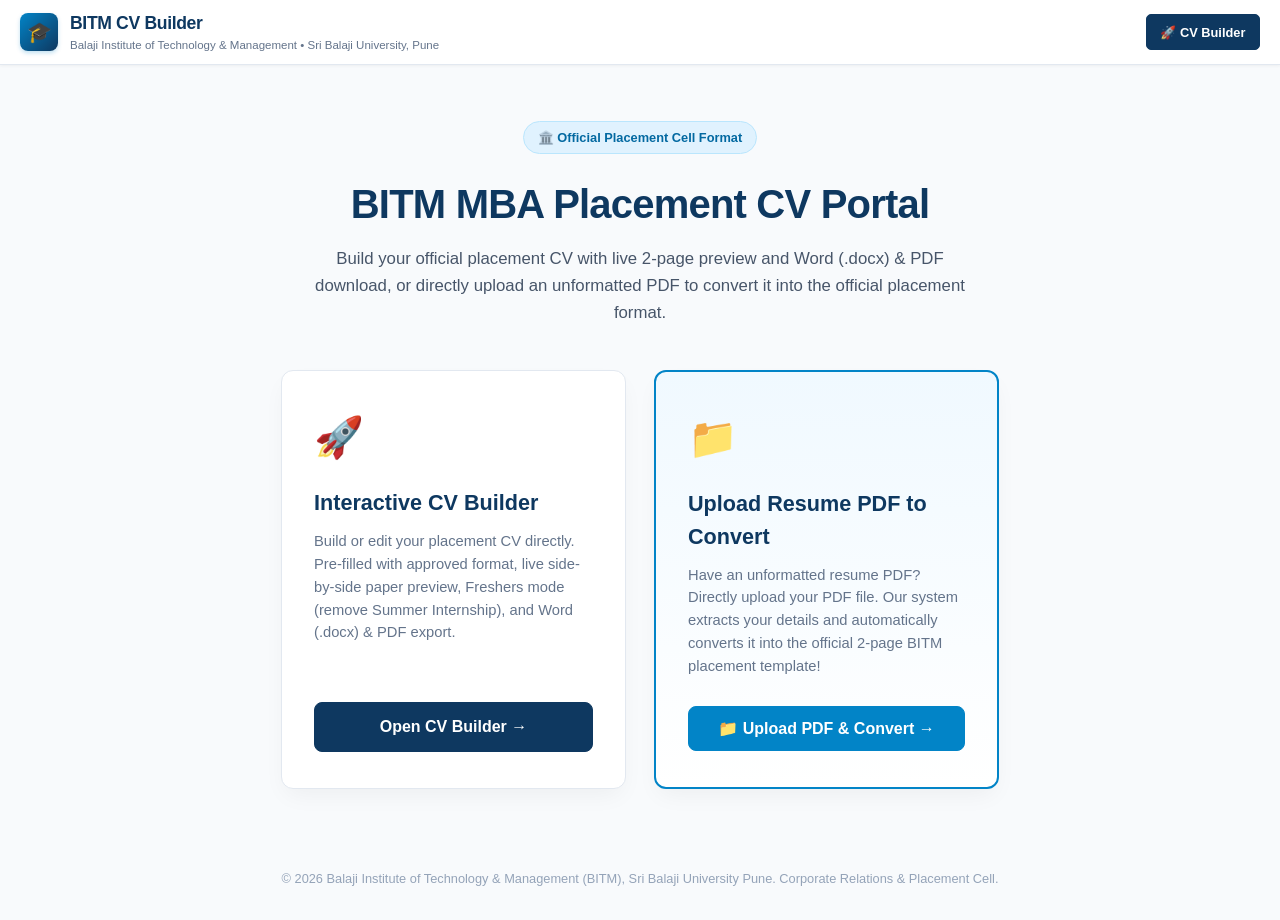
==== commit 27bdd710: "Add direct PDF upload and auto-conversion to official BITM format" ====
--- a/index.html
+++ b/index.html
@@ -5,6 +5,7 @@
   <meta name="viewport" content="width=device-width, initial-scale=1.0">
   <title>BITM CV Builder | Sri Balaji University Pune</title>
   <link rel="stylesheet" href="style.css">
+  <script src="pdf.min.js"></script>
 </head>
 <body style="min-height: 100vh; display: flex; flex-direction: column; justify-content: space-between; background: #f8fafc;">
 
@@ -32,7 +33,7 @@
       </div>
       <h1>BITM MBA Placement CV Portal</h1>
       <p>
-        Create your official placement CV with live 2-page preview and Word (.docx) & PDF download, or automatically transform your unformatted CV into the official placement format.
+        Build your official placement CV with live 2-page preview and Word (.docx) & PDF download, or directly upload an unformatted PDF to convert it into the official placement format.
       </p>
 
       <!-- The Two Main Action Cards -->
@@ -52,17 +53,17 @@
           </a>
         </div>
 
-        <!-- Card 2: Auto-Format Unformatted CV -->
+        <!-- Card 2: Upload Unformatted PDF -->
         <div class="portal-action-card highlight-card">
           <div>
-            <div class="card-action-icon">⚡</div>
-            <h2>Convert Unformatted CV</h2>
+            <div class="card-action-icon">📁</div>
+            <h2>Upload Resume PDF to Convert</h2>
             <p>
-              Have an unformatted resume or raw text from Word, PDF, or LinkedIn? Paste it here and let our system automatically convert and format it into the official BITM layout!
+              Have an unformatted resume PDF? Directly upload your PDF file. Our system extracts your details and automatically converts it into the official 2-page BITM placement template!
             </p>
           </div>
           <button type="button" class="btn btn-primary btn-lg" id="btnOpenConvertModal" style="background:#0284c7; border-color:#0284c7; width: 100%; justify-content: center; text-align: center;">
-            ⚡ Paste & Format Unformatted CV →
+            📁 Upload PDF & Convert →
           </button>
         </div>
 
@@ -70,34 +71,43 @@
     </div>
   </main>
 
-  <!-- Modal: Paste Unformatted CV -->
+  <!-- Modal: Upload PDF to Convert -->
   <div class="modal-overlay" id="convertModal">
-    <div class="modal-content" style="max-width: 680px;">
+    <div class="modal-content" style="max-width: 650px;">
       <div class="modal-header">
-        <h3>⚡ Auto-Format Unformatted CV into Official Format</h3>
+        <h3>📁 Upload Resume PDF to Convert into Official Format</h3>
         <button type="button" class="btn-danger" style="color:#fff; font-size:1.25rem; background:transparent; border:none; cursor:pointer;" onclick="closeConvertModal()">✕</button>
       </div>
       <div class="modal-body">
-        <p style="font-size:0.85rem; color:#475569; margin-bottom:0.75rem;">
-          Paste your raw / unformatted resume text below. Our converter will automatically extract your contact details, education, internship, projects, and activities into the official BITM template.
+        <p style="font-size:0.85rem; color:#475569; margin-bottom:1rem;">
+          Select or drag & drop any unformatted resume PDF. Our parser will extract your contact info, academics, internship, projects, and activities into the official BITM layout.
         </p>
 
-        <textarea id="rawCvInput" rows="11" style="width:100%; border:1px solid #cbd5e1; border-radius:8px; padding:0.75rem; font-family:inherit; font-size:0.85rem; resize:vertical;" placeholder="Paste your unformatted CV or resume text here...
+        <!-- Dropzone Area -->
+        <div class="pdf-upload-dropzone" id="pdfDropzone">
+          <div class="dropzone-icon">📄</div>
+          <div class="dropzone-text">
+            <strong>Click to browse or drag & drop your PDF file here</strong>
+            <span>Supports any unformatted resume PDF (.pdf)</span>
+          </div>
+          <input type="file" id="pdfFileInput" accept=".pdf,application/pdf" style="display: none;">
+        </div>
 
-Example:
-Rahul Sharma
-MBA in Marketing & HR, Phone: 9876543210, Email: rahul@example.com
-Education: MBA Pursuing 2026-28 from BITM Pune, BBA from Pune University 2024
-Summer Internship at ABC Corp as Marketing Intern...
-Projects: Market research on consumer behavior..."></textarea>
+        <!-- Selected File Preview -->
+        <div id="selectedPdfInfo" style="display: none; align-items: center; justify-content: space-between; background: #f0fdf4; border: 1px solid #bbf7d0; padding: 12px 16px; border-radius: 8px; margin-top: 12px;">
+          <span id="selectedPdfName" style="font-weight: 700; color: #166534; font-size: 0.88rem;"></span>
+          <button type="button" class="btn btn-sm" id="btnClearSelectedPdf" style="background:#fee2e2; color:#ef4444; border:1px solid #fca5a5;">✕ Change File</button>
+        </div>
 
-        <div id="convertStatus" style="display:none; margin-top:0.75rem; padding:0.75rem; border-radius:6px; font-size:0.82rem;"></div>
+        <!-- Conversion Button -->
+        <button type="button" class="btn btn-primary btn-lg" id="btnStartPdfConvert" style="background:#0e3860; border-color:#0e3860; width:100%; justify-content:center; margin-top:14px;">
+          ⚡ Convert PDF to Official Format
+        </button>
+
+        <div id="convertStatus" style="display:none; margin-top:12px; padding:12px; border-radius:8px; font-size:0.85rem;"></div>
       </div>
-      <div class="modal-footer" style="gap:0.5rem;">
+      <div class="modal-footer">
         <button type="button" class="btn btn-secondary" onclick="closeConvertModal()">Cancel</button>
-        <button type="button" class="btn btn-primary" id="btnStartConvert" style="background:#0e3860; border-color:#0e3860;">
-          ⚡ Transform & Open Formatted CV
-        </button>
       </div>
     </div>
   </div>
--- a/style.css
+++ b/style.css
@@ -780,6 +780,44 @@
   color: #94a3b8;
 }
 
+/* PDF Upload Dropzone */
+.pdf-upload-dropzone {
+  border: 2px dashed #93c5fd;
+  background: #f0f9ff;
+  border-radius: 12px;
+  padding: 2.5rem 1.5rem;
+  text-align: center;
+  cursor: pointer;
+  transition: all 0.2s ease;
+  display: flex;
+  flex-direction: column;
+  align-items: center;
+  gap: 0.75rem;
+}
+
+.pdf-upload-dropzone:hover, .pdf-upload-dropzone.dragover {
+  border-color: #0284c7;
+  background: #e0f2fe;
+  transform: scale(1.01);
+}
+
+.dropzone-icon {
+  font-size: 3.25rem;
+  line-height: 1;
+}
+
+.dropzone-text strong {
+  display: block;
+  font-size: 1.05rem;
+  color: #0e3860;
+  margin-bottom: 0.35rem;
+}
+
+.dropzone-text span {
+  font-size: 0.82rem;
+  color: #64748b;
+}
+
 /* ==========================================================================
    HOME PAGE (LANDING PORTAL) STYLES
    ========================================================================== */
